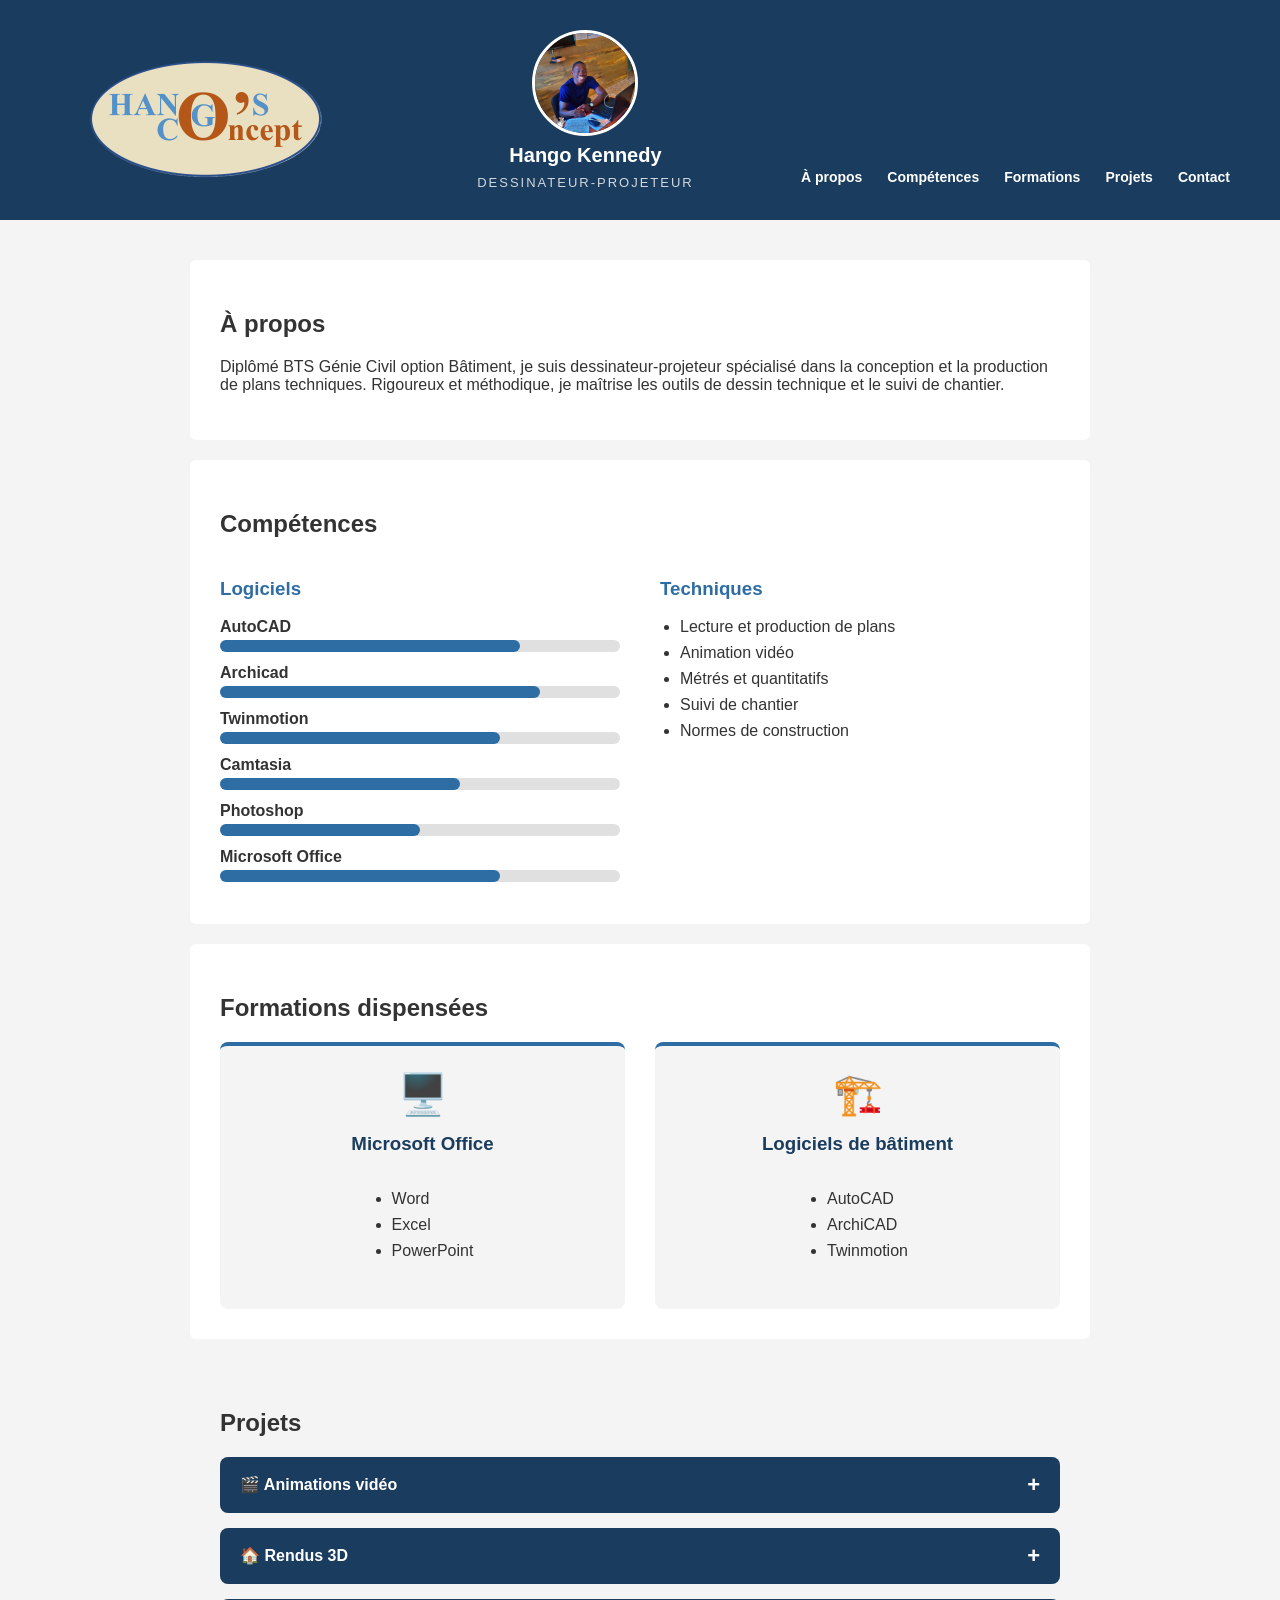
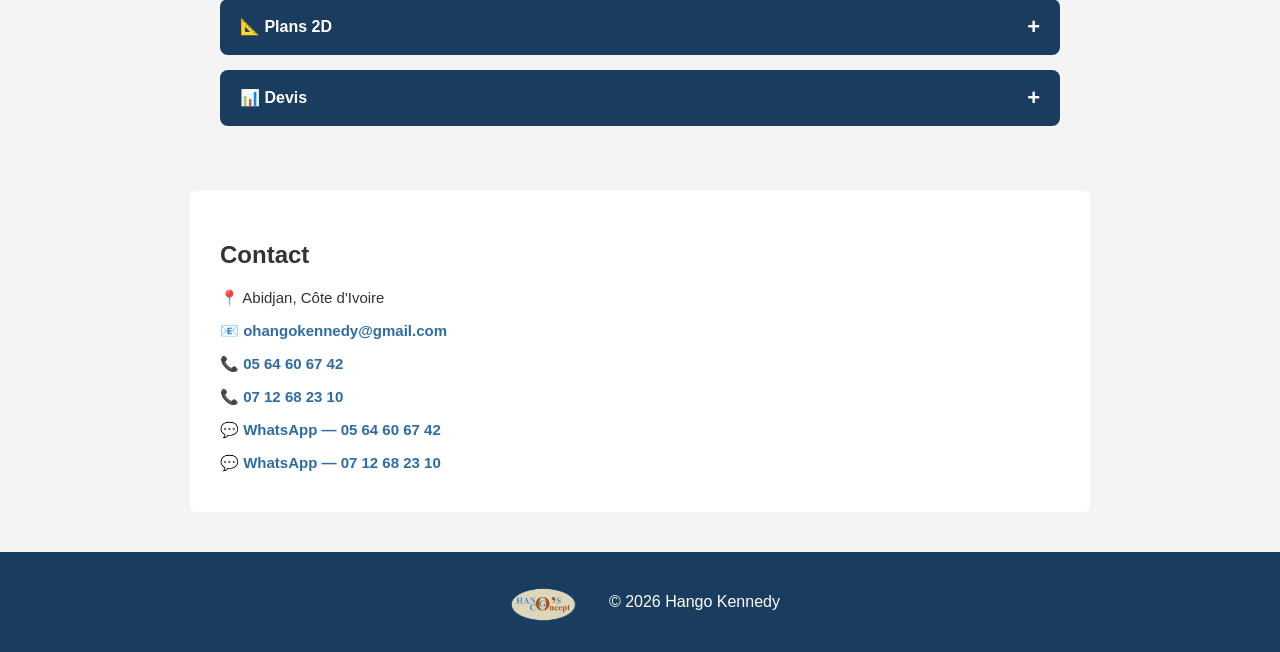
==== index.html @ a64407a1 "Ajout section formations" ====
<!DOCTYPE html>
<html lang="fr">
  <head>
    <meta charset="UTF-8" />
    <title>Hango Kennedy — Dessinateur-Projeteur</title>
    <link rel="stylesheet" href="style.css" />
  </head>
  <script src="script.js"></script>
  <body>

    <header>
  <div class="header-gauche">
    <img src="logo.png" alt="Logo Hango Kennedy" class="logo-header" />
  </div>

  <div class="header-centre">
    <img src="photo.jpg" alt="Photo de Hango Kennedy" class="photo-profil" />
    <p class="header-nom">Hango Kennedy</p>
    <p class="header-titre">Dessinateur-Projeteur</p>
  </div>

  <div class="header-droite">
    <nav>
      <a href="#apropos">À propos</a>
      <a href="#competences">Compétences</a>
      <a href="#formations">Formations</a>
      <a href="#projets">Projets</a>
      <a href="#contact">Contact</a>
    </nav>
  </div>
    </header>

    <main>

      <section id="apropos">
        <h2>À propos</h2>
        <p>Diplômé BTS Génie Civil option Bâtiment, je suis dessinateur-projeteur
        spécialisé dans la conception et la production de plans techniques.
        Rigoureux et méthodique, je maîtrise les outils de dessin technique
        et le suivi de chantier.</p>
      </section>

      <section id="competences">
        <h2>Compétences</h2>

        <div class="competences-grid">

          <div>
            <h3>Logiciels</h3>

            <div class="competence-item">
              <span>AutoCAD</span>
              <div class="barre-fond">
                <div class="barre-niveau" style="width: 75%"></div>
              </div>
            </div>

            <div class="competence-item">
              <span>Archicad</span>
              <div class="barre-fond">
                <div class="barre-niveau" style="width: 80%"></div>
              </div>
            </div>

            <div class="competence-item">
              <span>Twinmotion</span>
              <div class="barre-fond">
                <div class="barre-niveau" style="width: 70%"></div>
              </div>
            </div>

            <div class="competence-item">
              <span>Camtasia</span>
              <div class="barre-fond">
                <div class="barre-niveau" style="width: 60%"></div>
              </div>
            </div>

            <div class="competence-item">
              <span>Photoshop</span>
              <div class="barre-fond">
                <div class="barre-niveau" style="width: 50%"></div>
              </div>
            </div>

            <div class="competence-item">
              <span>Microsoft Office</span>
              <div class="barre-fond">
                <div class="barre-niveau" style="width: 70%"></div>
              </div>
            </div>

          </div>

          <div>
            <h3>Techniques</h3>
            <ul>
              <li>Lecture et production de plans</li>
              <li>Animation vidéo</li>
              <li>Métrés et quantitatifs</li>
              <li>Suivi de chantier</li>
              <li>Normes de construction</li>
            </ul>
          </div>

        </div>

      </section>

      <section id="formations">
  <h2>Formations dispensées</h2>

  <div class="formations-grid">

    <div class="formation-carte">
      <div class="formation-icone">🖥️</div>
      <h3>Microsoft Office</h3>
      <ul>
        <li>Word</li>
        <li>Excel</li>
        <li>PowerPoint</li>
      </ul>
    </div>

    <div class="formation-carte">
      <div class="formation-icone">🏗️</div>
      <h3>Logiciels de bâtiment</h3>
      <ul>
        <li>AutoCAD</li>
        <li>ArchiCAD</li>
        <li>Twinmotion</li>
      </ul>
    </div>

  </div>

</section>

      <section id="projets">
  <h2>Projets</h2>

  <!-- ANIMATIONS VIDÉO -->
  <div class="categorie">
    <div class="categorie-header" onclick="toggleCategorie(this)">
      <span>🎬 Animations vidéo</span>
      <span class="toggle-icon">+</span>
    </div>
    <div class="categorie-contenu">
      <div class="projets-grid">

        <div class="carte">
          <img src="video1.jpg" alt="Villa duplex Assinie" />
          <div class="carte-contenu">
            <span class="tag">Animation vidéo</span>
            <h3>Villa duplex à Assinie</h3>
            <p>Modélisation et animation 3D d'une villa duplex.</p>
            <a href="https://www.youtube.com/embed/_Y7qx12xeio" target="_blank" class="btn-voir">▶ Voir la vidéo</a>
          </div>
        </div>

        <div class="carte">
          <img src="video2.jpg" alt="Résidence duplex Doropo" />
          <div class="carte-contenu">
            <span class="tag">Animation vidéo</span>
            <h3>Résidence duplex à Doropo</h3>
            <p>Animation 3D d'une résidence duplex.</p>
            <a href="https://www.youtube.com/embed/3iq2oxbuSQg" target="_blank" class="btn-voir">▶ Voir la vidéo</a>
          </div>
        </div>

        <div class="carte">
          <img src="video3.jpg" alt="Plein air Séguéla" />
          <div class="carte-contenu">
            <span class="tag">Animation vidéo</span>
            <h3>Plein air à Séguéla</h3>
            <p>Animation 3D d'un espace plein air.</p>
            <a href="https://www.youtube.com/embed/-VTdKG5i5l0" target="_blank" class="btn-voir">▶ Voir la vidéo</a>
          </div>
        </div>

        <div class="carte">
          <img src="video4.jpg" alt="Villa basse F4" />
          <div class="carte-contenu">
            <span class="tag">Animation vidéo</span>
            <h3>Villa basse de type F4</h3>
            <p>Animation 3D d'une villa basse de type F4.</p>
            <a href="https://www.youtube.com/embed/8Hbu-ckBBEo" target="_blank" class="btn-voir">▶ Voir la vidéo</a>
          </div>
        </div>

      </div>
    </div>
  </div>

  <!-- RENDUS 3D -->
  <div class="categorie">
    <div class="categorie-header" onclick="toggleCategorie(this)">
      <span>🏠 Rendus 3D</span>
      <span class="toggle-icon">+</span>
    </div>
    <div class="categorie-contenu">
      <div class="projets-grid">

        <div class="carte">
          <img src="rendu1.jpg" alt="Mosquée AEEMCI Bouna" />
          <div class="carte-contenu">
            <span class="tag">Rendu 3D</span>
            <h3>Mosquée AEEMCI Bouna</h3>
            <p>Rendu photoréaliste de la mosquée AEEMCI de Bouna.</p>
          </div>
        </div>

        <div class="carte">
          <img src="rendu2.jpg" alt="Immeuble R+2" />
          <div class="carte-contenu">
            <span class="tag">Rendu 3D</span>
            <h3>Immeuble R+2</h3>
            <p>Rendu photoréaliste d'un immeuble R+2.</p>
          </div>
        </div>

        <div class="carte">
          <img src="rendu3.jpg" alt="Villa basse F4" />
          <div class="carte-contenu">
            <span class="tag">Rendu 3D</span>
            <h3>Villa basse de type F4</h3>
            <p>Rendu photoréaliste d'une villa basse de type F4.</p>
          </div>
        </div>

        <div class="carte">
          <img src="rendu4.jpg" alt="Résidence duplex" />
          <div class="carte-contenu">
            <span class="tag">Rendu 3D</span>
            <h3>Résidence duplex</h3>
            <p>Rendu photoréaliste d'une résidence duplex.</p>
          </div>
        </div>

      </div>
    </div>
  </div>

  <!-- PLANS 2D -->
  <div class="categorie">
    <div class="categorie-header" onclick="toggleCategorie(this)">
      <span>📐 Plans 2D</span>
      <span class="toggle-icon">+</span>
    </div>
    <div class="categorie-contenu">
      <div class="projets-grid">

        <div class="carte">
          <img src="plan1.jpg" alt="Villa basse F2" />
          <div class="carte-contenu">
            <span class="tag">Plan 2D</span>
            <h3>Villa basse de type F2</h3>
            <p>Plans techniques d'exécution d'une villa basse F2.</p>
          </div>
        </div>

        <div class="carte">
          <img src="plan2.jpg" alt="Villa duplex" />
          <div class="carte-contenu">
            <span class="tag">Plan 2D</span>
            <h3>Villa duplex</h3>
            <p>Plans techniques d'exécution d'une villa duplex.</p>
          </div>
        </div>

      </div>
    </div>
  </div>

  <!-- DEVIS -->
  <div class="categorie">
    <div class="categorie-header" onclick="toggleCategorie(this)">
      <span>📊 Devis</span>
      <span class="toggle-icon">+</span>
    </div>
    <div class="categorie-contenu">
      <div class="projets-grid">

        <div class="carte">
          <img src="devis1.jpg" alt="Devis Villa F2" />
          <div class="carte-contenu">
            <span class="tag">Devis</span>
            <h3>Villa basse de type F2</h3>
            <p>Estimation détaillée des coûts de construction.</p>
          </div>
        </div>

        <div class="carte">
          <img src="devis2.jpg" alt="Devis Immeuble R+1" />
          <div class="carte-contenu">
            <span class="tag">Devis</span>
            <h3>Immeuble R+1</h3>
            <p>Estimation détaillée des coûts de construction.</p>
          </div>
        </div>

        <div class="carte">
          <img src="devis3.jpg" alt="Devis Clôture parc" />
          <div class="carte-contenu">
            <span class="tag">Devis</span>
            <h3>Clôture parc à bétail</h3>
            <p>Estimation détaillée des coûts de clôture.</p>
          </div>
        </div>

      </div>
    </div>
  </div>

</section>

      <section id="contact">
  <h2>Contact</h2>
  <p>📍 Abidjan, Côte d'Ivoire</p>
  <p>📧 <a href="mailto:ohangokennedy@gmail.com">ohangokennedy@gmail.com</a></p>
  <p>📞 <a href="tel:+2250564606742">05 64 60 67 42</a></p>
  <p>📞 <a href="tel:+2250712682310">07 12 68 23 10</a></p>
  <p>
    <a href="https://wa.me/2250564606742" target="_blank">💬 WhatsApp — 05 64 60 67 42</a>
  </p>
  <p>
    <a href="https://wa.me/2250712682310" target="_blank">💬 WhatsApp — 07 12 68 23 10</a>
  </p>
      </section>

    </main>

    <footer>
      <img src="logo.png" alt="Logo Hango Kennedy" class="logo-footer" />
      <p>© 2026 Hango Kennedy</p>
    </footer>

  </body>
</html>
---- style.css ----
/* ======= GÉNÉRAL ======= */
body {
  font-family: Arial, sans-serif;
  margin: 0;
  background-color: #f4f4f4;
  color: #333333;
}

/* ======= HEADER ======= */
header {
  background-color: #1a3c5e;
  color: white;
  display: flex;
  align-items: center;
  justify-content: space-between;
  padding: 20px 40px;
  min-height: 160px;
}

.header-gauche {
  display: flex;
  align-items: center;
  justify-content: center;
  padding-left: 10px;
}

.logo-header {
  height: 180px;
  width: auto;
  opacity: 0.9;
}

.header-centre {
  display: flex;
  flex-direction: column;
  align-items: center;
  justify-content: center;
  flex: 1;
  gap: 8px;
}

.photo-profil {
  width: 100px;
  height: 100px;
  border-radius: 50%;
  object-fit: cover;
  border: 3px solid white;
}

.header-nom {
  margin: 0;
  font-size: 20px;
  font-weight: bold;
  text-align: center;
}

.header-titre {
  margin: 0;
  font-size: 13px;
  opacity: 0.8;
  letter-spacing: 2px;
  text-transform: uppercase;
  text-align: center;
}

.header-droite {
  display: flex;
  flex-direction: column;
  align-items: flex-end;
  justify-content: flex-end;
  align-self: stretch;
  padding-bottom: 15px;
  padding-right: 10px;
}

/* ======= NAVIGATION ======= */
nav {
  display: flex;
  justify-content: flex-end;
  gap: 25px;
}

nav a {
  color: white;
  text-decoration: none;
  font-weight: bold;
  font-size: 14px;
}

nav a:hover {
  opacity: 0.7;
}

/* ======= CONTENU PRINCIPAL ======= */
main {
  max-width: 900px;
  margin: 40px auto;
  padding: 0 20px;
}

section {
  background-color: white;
  padding: 30px;
  margin-bottom: 20px;
  border-radius: 6px;
}

h3 {
  color: #2e6da4;
  margin-top: 20px;
}

/* ======= LISTES ======= */
ul {
  padding-left: 20px;
}

ul li {
  margin-bottom: 8px;
}

/* ======= COMPÉTENCES ======= */
.competences-grid {
  display: flex;
  gap: 40px;
}

.competences-grid div {
  flex: 1;
}

.competence-item {
  margin-bottom: 12px;
}

.competence-item span {
  display: block;
  margin-bottom: 4px;
  font-weight: bold;
}

.barre-fond {
  background-color: #e0e0e0;
  border-radius: 6px;
  height: 12px;
}

.barre-niveau {
  background-color: #2e6da4;
  height: 12px;
  border-radius: 6px;
}

/* ======= PROJETS ======= */
#projets {
  background-color: #f4f4f4;
  padding: 30px;
}

.projets-grid {
  display: grid;
  grid-template-columns: 1fr 1fr;
  gap: 20px;
}

.carte {
  background-color: white;
  border-radius: 8px;
  overflow: hidden;
  box-shadow: 0 2px 8px rgba(0,0,0,0.1);
}

.carte img {
  width: 100%;
  height: 200px;
  object-fit: cover;
}

.carte iframe {
  width: 100%;
  height: 200px;
  display: block;
}

.carte-contenu {
  padding: 20px;
}

.tag {
  background-color: #2e6da4;
  color: white;
  padding: 4px 10px;
  border-radius: 20px;
  font-size: 12px;
}

.carte h3 {
  margin-top: 12px;
  color: #1a3c5e;
}

.carte p {
  color: #666666;
  font-size: 14px;
}

/* ======= FOOTER ======= */
footer {
  background-color: #1a3c5e;
  color: white;
  display: flex;
  align-items: center;
  justify-content: center;
  gap: 20px;
  padding: 15px 40px;
  min-height: 70px;
}

.logo-footer {
  height: 50px;
  width: auto;
  opacity: 0.85;
}

/* ======= RESPONSIVE MOBILE ======= */
@media (max-width: 768px) {

  header {
    flex-direction: column;
    text-align: center;
    padding: 20px;
    min-height: auto;
  }

  .header-gauche {
    align-items: center;
    padding-left: 0;
  }

  .header-centre {
    padding: 15px 0;
  }

  .logo-header {
    height: 100px;
  }

  .header-droite {
    align-items: center;
    padding: 0;
  }

  nav {
    justify-content: center;
    flex-wrap: wrap;
    gap: 15px;
  }

  .competences-grid {
    flex-direction: column;
  }

  .projets-grid {
    grid-template-columns: 1fr;
  }

  h1 {
    font-size: 24px;
  }

  main {
    margin: 20px auto;
    padding: 0 10px;
  }

  footer {
    flex-direction: column;
    gap: 10px;
    padding: 20px;
  }

}

/* ======= CONTACT ======= */
#contact a {
  color: #2e6da4;
  text-decoration: none;
  font-weight: bold;
}

#contact a:hover {
  text-decoration: underline;
}

#contact p {
  margin-bottom: 10px;
  font-size: 15px;
}

/* ======= CATÉGORIES ACCORDÉON ======= */
.categorie {
  margin-bottom: 15px;
  border-radius: 8px;
  overflow: hidden;
}

.categorie-header {
  background-color: #1a3c5e;
  color: white;
  padding: 15px 20px;
  display: flex;
  justify-content: space-between;
  align-items: center;
  cursor: pointer;
  font-weight: bold;
  font-size: 16px;
}

.categorie-header:hover {
  background-color: #2e6da4;
}

.toggle-icon {
  font-size: 22px;
  font-weight: bold;
}

.categorie-contenu {
  display: none;
  padding: 20px;
  background-color: #f4f4f4;
}

/* Bouton voir vidéo */
.btn-voir {
  display: inline-block;
  margin-top: 10px;
  background-color: #2e6da4;
  color: white;
  padding: 6px 14px;
  border-radius: 20px;
  text-decoration: none;
  font-size: 13px;
}

.btn-voir:hover {
  background-color: #1a3c5e;
}

/* ======= FORMATIONS ======= */
.formations-grid {
  display: flex;
  gap: 30px;
}

.formation-carte {
  flex: 1;
  background-color: #f4f4f4;
  border-radius: 8px;
  padding: 25px;
  text-align: center;
  border-top: 4px solid #2e6da4;
}

.formation-icone {
  font-size: 40px;
  margin-bottom: 15px;
}

.formation-carte h3 {
  color: #1a3c5e;
  margin-top: 0;
}

.formation-carte ul {
  text-align: left;
  display: inline-block;
}
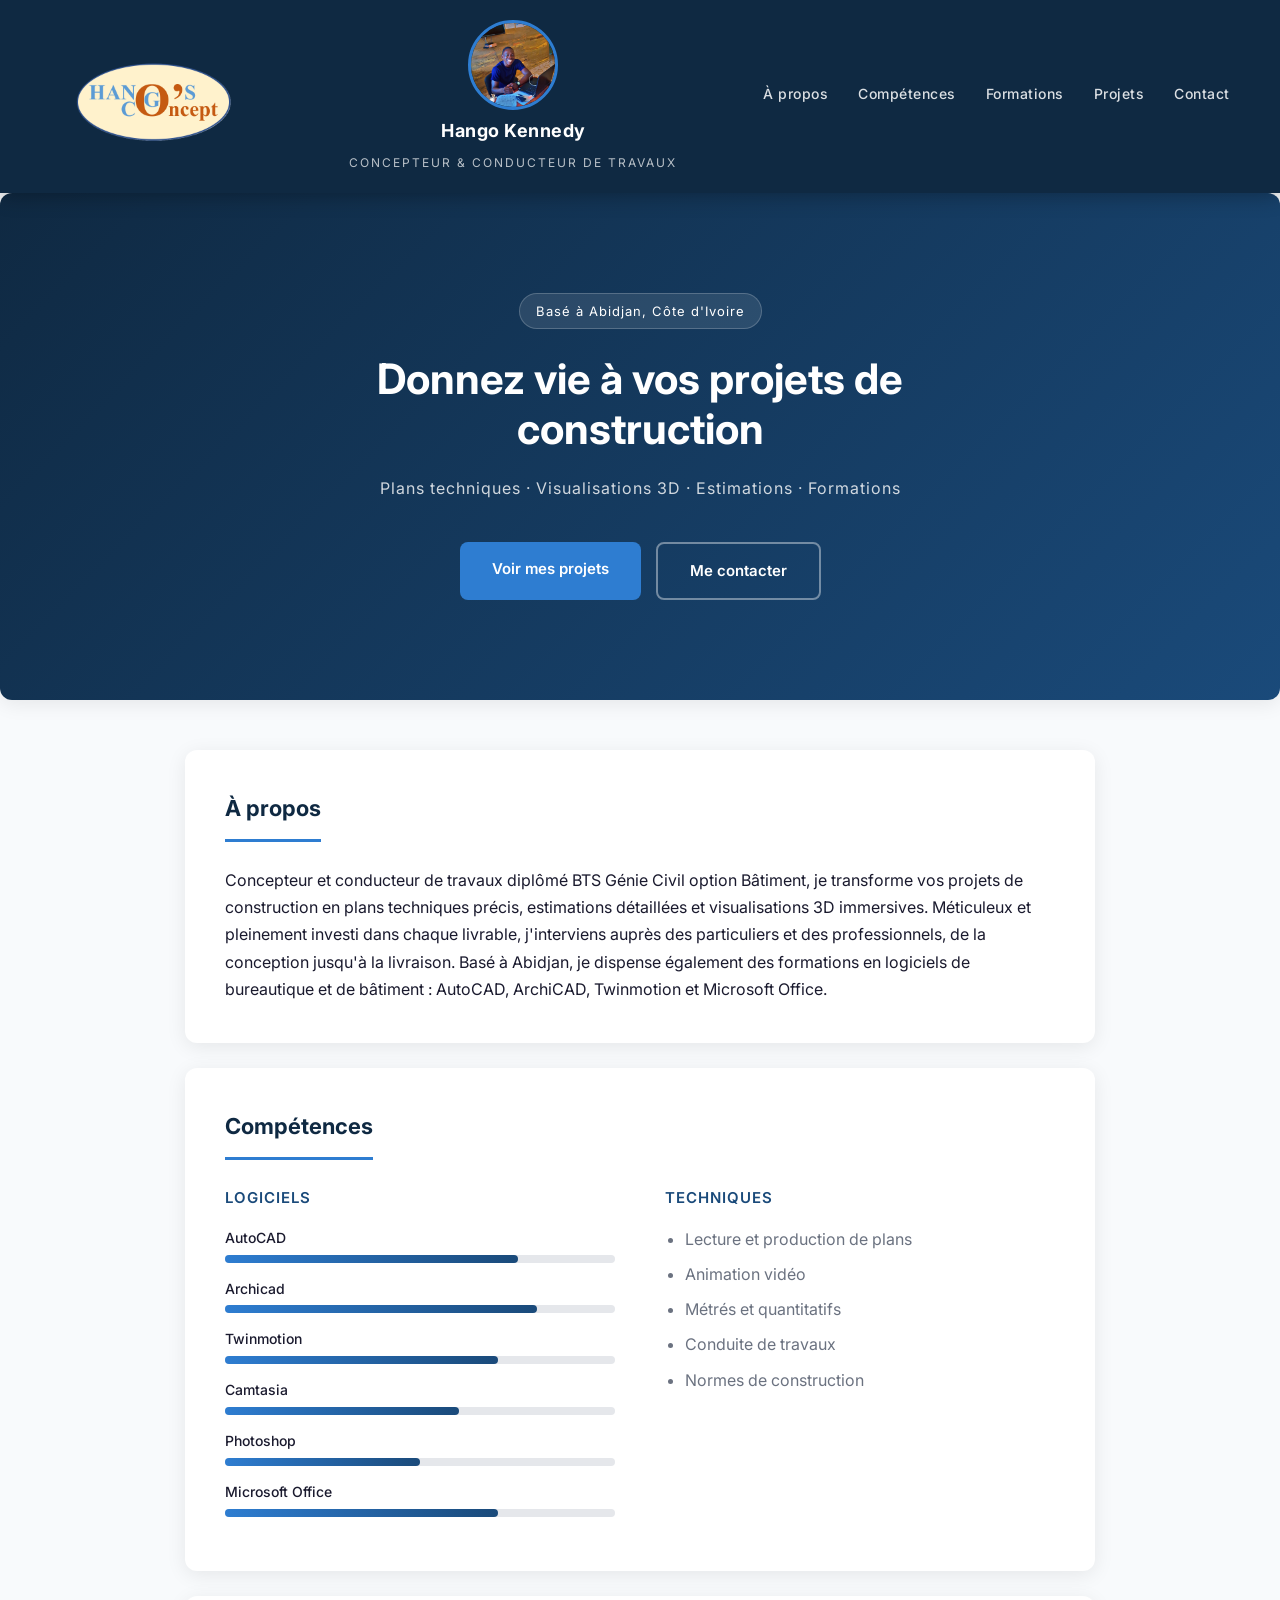
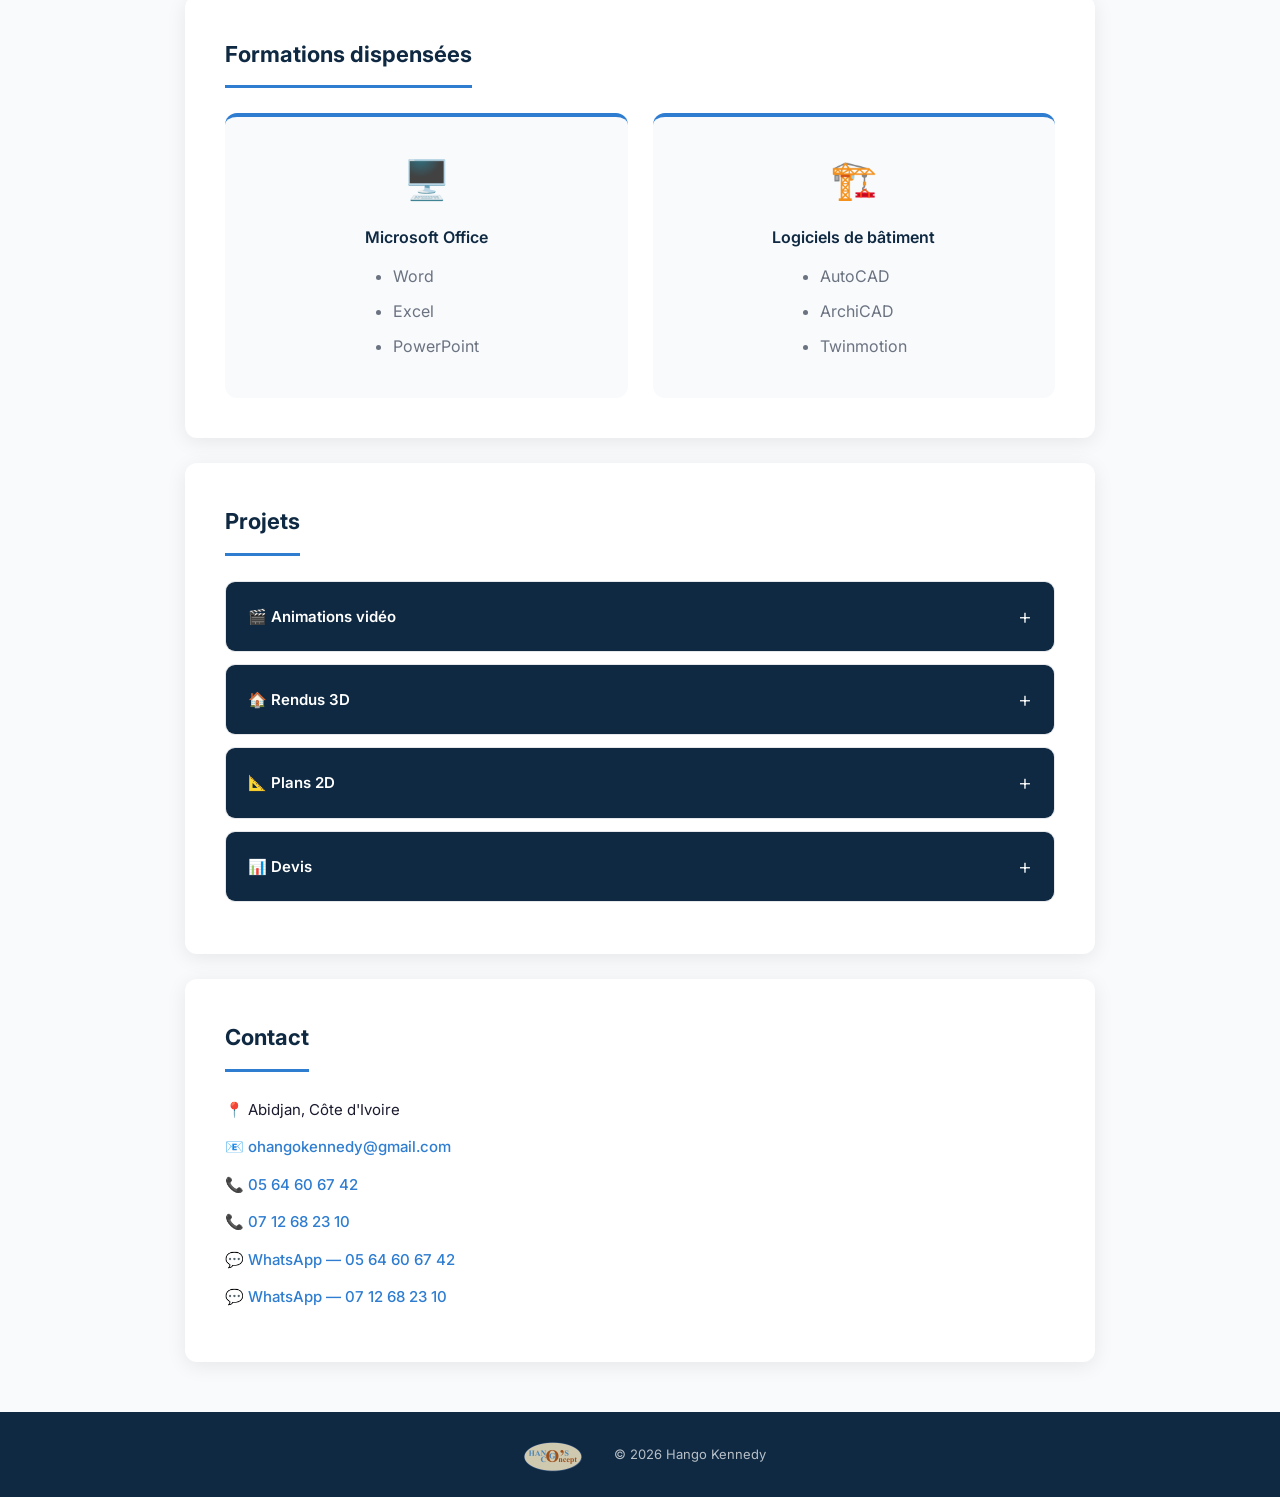
==== commit 8832cca2: "Redesign complet - Hero section et design moderne" ====
--- a/index.html
+++ b/index.html
@@ -2,94 +2,105 @@
 <html lang="fr">
   <head>
     <meta charset="UTF-8" />
-    <title>Hango Kennedy — Dessinateur-Projeteur</title>
+    <meta name="viewport" content="width=device-width, initial-scale=1.0" />
+    <title>Hango Kennedy — Concepteur & Conducteur de Travaux</title>
     <link rel="stylesheet" href="style.css" />
+    <link href="https://fonts.googleapis.com/css2?family=Inter:wght@300;400;600;700&display=swap" rel="stylesheet" />
   </head>
-  <script src="script.js"></script>
   <body>
 
+    <!-- HEADER -->
     <header>
-  <div class="header-gauche">
-    <img src="logo.png" alt="Logo Hango Kennedy" class="logo-header" />
-  </div>
-
-  <div class="header-centre">
-    <img src="photo.jpg" alt="Photo de Hango Kennedy" class="photo-profil" />
-    <p class="header-nom">Hango Kennedy</p>
-    <p class="header-titre">Dessinateur-Projeteur</p>
-  </div>
-
-  <div class="header-droite">
-    <nav>
-      <a href="#apropos">À propos</a>
-      <a href="#competences">Compétences</a>
-      <a href="#formations">Formations</a>
-      <a href="#projets">Projets</a>
-      <a href="#contact">Contact</a>
-    </nav>
-  </div>
+      <div class="header-gauche">
+        <img src="logo.png" alt="Logo Hango Kennedy" class="logo-header" />
+      </div>
+      <div class="header-centre">
+        <img src="photo.jpg" alt="Photo de Hango Kennedy" class="photo-profil" />
+        <p class="header-nom">Hango Kennedy</p>
+        <p class="header-titre">Concepteur & Conducteur de Travaux</p>
+      </div>
+      <div class="header-droite">
+        <nav>
+          <a href="#apropos">À propos</a>
+          <a href="#competences">Compétences</a>
+          <a href="#formations">Formations</a>
+          <a href="#projets">Projets</a>
+          <a href="#contact">Contact</a>
+        </nav>
+      </div>
     </header>
 
+    <!-- HERO -->
+    <section class="hero">
+      <div class="hero-contenu">
+        <p class="hero-tag">Basé à Abidjan, Côte d'Ivoire</p>
+        <h1>Donnez vie à vos projets de construction</h1>
+        <p class="hero-description">Plans techniques · Visualisations 3D · Estimations · Formations</p>
+        <div class="hero-boutons">
+          <a href="#projets" class="btn-principal">Voir mes projets</a>
+          <a href="#contact" class="btn-secondaire">Me contacter</a>
+        </div>
+      </div>
+    </section>
+
     <main>
 
+      <!-- À PROPOS -->
       <section id="apropos">
         <h2>À propos</h2>
-        <p>Diplômé BTS Génie Civil option Bâtiment, je suis dessinateur-projeteur
-        spécialisé dans la conception et la production de plans techniques.
-        Rigoureux et méthodique, je maîtrise les outils de dessin technique
-        et le suivi de chantier.</p>
-      </section>
-
+        <p>Concepteur et conducteur de travaux diplômé BTS Génie Civil option
+        Bâtiment, je transforme vos projets de construction en plans techniques
+        précis, estimations détaillées et visualisations 3D immersives.
+        Méticuleux et pleinement investi dans chaque livrable, j'interviens
+        auprès des particuliers et des professionnels, de la conception jusqu'à
+        la livraison. Basé à Abidjan, je dispense également des formations en
+        logiciels de bureautique et de bâtiment : AutoCAD, ArchiCAD, Twinmotion
+        et Microsoft Office.</p>
+      </section>
+
+      <!-- COMPÉTENCES -->
       <section id="competences">
         <h2>Compétences</h2>
-
         <div class="competences-grid">
 
           <div>
             <h3>Logiciels</h3>
-
             <div class="competence-item">
               <span>AutoCAD</span>
               <div class="barre-fond">
                 <div class="barre-niveau" style="width: 75%"></div>
               </div>
             </div>
-
             <div class="competence-item">
               <span>Archicad</span>
               <div class="barre-fond">
                 <div class="barre-niveau" style="width: 80%"></div>
               </div>
             </div>
-
             <div class="competence-item">
               <span>Twinmotion</span>
               <div class="barre-fond">
                 <div class="barre-niveau" style="width: 70%"></div>
               </div>
             </div>
-
             <div class="competence-item">
               <span>Camtasia</span>
               <div class="barre-fond">
                 <div class="barre-niveau" style="width: 60%"></div>
               </div>
             </div>
-
             <div class="competence-item">
               <span>Photoshop</span>
               <div class="barre-fond">
                 <div class="barre-niveau" style="width: 50%"></div>
               </div>
             </div>
-
             <div class="competence-item">
               <span>Microsoft Office</span>
               <div class="barre-fond">
                 <div class="barre-niveau" style="width: 70%"></div>
               </div>
             </div>
-
           </div>
 
           <div>
@@ -98,234 +109,209 @@
               <li>Lecture et production de plans</li>
               <li>Animation vidéo</li>
               <li>Métrés et quantitatifs</li>
-              <li>Suivi de chantier</li>
+              <li>Conduite de travaux</li>
               <li>Normes de construction</li>
             </ul>
           </div>
 
         </div>
-
-      </section>
-
+      </section>
+
+      <!-- FORMATIONS -->
       <section id="formations">
-  <h2>Formations dispensées</h2>
-
-  <div class="formations-grid">
-
-    <div class="formation-carte">
-      <div class="formation-icone">🖥️</div>
-      <h3>Microsoft Office</h3>
-      <ul>
-        <li>Word</li>
-        <li>Excel</li>
-        <li>PowerPoint</li>
-      </ul>
-    </div>
-
-    <div class="formation-carte">
-      <div class="formation-icone">🏗️</div>
-      <h3>Logiciels de bâtiment</h3>
-      <ul>
-        <li>AutoCAD</li>
-        <li>ArchiCAD</li>
-        <li>Twinmotion</li>
-      </ul>
-    </div>
-
-  </div>
-
-</section>
-
+        <h2>Formations dispensées</h2>
+        <div class="formations-grid">
+
+          <div class="formation-carte">
+            <div class="formation-icone">🖥️</div>
+            <h3>Microsoft Office</h3>
+            <ul>
+              <li>Word</li>
+              <li>Excel</li>
+              <li>PowerPoint</li>
+            </ul>
+          </div>
+
+          <div class="formation-carte">
+            <div class="formation-icone">🏗️</div>
+            <h3>Logiciels de bâtiment</h3>
+            <ul>
+              <li>AutoCAD</li>
+              <li>ArchiCAD</li>
+              <li>Twinmotion</li>
+            </ul>
+          </div>
+
+        </div>
+      </section>
+
+      <!-- PROJETS -->
       <section id="projets">
-  <h2>Projets</h2>
-
-  <!-- ANIMATIONS VIDÉO -->
-  <div class="categorie">
-    <div class="categorie-header" onclick="toggleCategorie(this)">
-      <span>🎬 Animations vidéo</span>
-      <span class="toggle-icon">+</span>
-    </div>
-    <div class="categorie-contenu">
-      <div class="projets-grid">
-
-        <div class="carte">
-          <img src="video1.jpg" alt="Villa duplex Assinie" />
-          <div class="carte-contenu">
-            <span class="tag">Animation vidéo</span>
-            <h3>Villa duplex à Assinie</h3>
-            <p>Modélisation et animation 3D d'une villa duplex.</p>
-            <a href="https://www.youtube.com/embed/_Y7qx12xeio" target="_blank" class="btn-voir">▶ Voir la vidéo</a>
-          </div>
-        </div>
-
-        <div class="carte">
-          <img src="video2.jpg" alt="Résidence duplex Doropo" />
-          <div class="carte-contenu">
-            <span class="tag">Animation vidéo</span>
-            <h3>Résidence duplex à Doropo</h3>
-            <p>Animation 3D d'une résidence duplex.</p>
-            <a href="https://www.youtube.com/embed/3iq2oxbuSQg" target="_blank" class="btn-voir">▶ Voir la vidéo</a>
-          </div>
-        </div>
-
-        <div class="carte">
-          <img src="video3.jpg" alt="Plein air Séguéla" />
-          <div class="carte-contenu">
-            <span class="tag">Animation vidéo</span>
-            <h3>Plein air à Séguéla</h3>
-            <p>Animation 3D d'un espace plein air.</p>
-            <a href="https://www.youtube.com/embed/-VTdKG5i5l0" target="_blank" class="btn-voir">▶ Voir la vidéo</a>
-          </div>
-        </div>
-
-        <div class="carte">
-          <img src="video4.jpg" alt="Villa basse F4" />
-          <div class="carte-contenu">
-            <span class="tag">Animation vidéo</span>
-            <h3>Villa basse de type F4</h3>
-            <p>Animation 3D d'une villa basse de type F4.</p>
-            <a href="https://www.youtube.com/embed/8Hbu-ckBBEo" target="_blank" class="btn-voir">▶ Voir la vidéo</a>
-          </div>
-        </div>
-
-      </div>
-    </div>
-  </div>
-
-  <!-- RENDUS 3D -->
-  <div class="categorie">
-    <div class="categorie-header" onclick="toggleCategorie(this)">
-      <span>🏠 Rendus 3D</span>
-      <span class="toggle-icon">+</span>
-    </div>
-    <div class="categorie-contenu">
-      <div class="projets-grid">
-
-        <div class="carte">
-          <img src="rendu1.jpg" alt="Mosquée AEEMCI Bouna" />
-          <div class="carte-contenu">
-            <span class="tag">Rendu 3D</span>
-            <h3>Mosquée AEEMCI Bouna</h3>
-            <p>Rendu photoréaliste de la mosquée AEEMCI de Bouna.</p>
-          </div>
-        </div>
-
-        <div class="carte">
-          <img src="rendu2.jpg" alt="Immeuble R+2" />
-          <div class="carte-contenu">
-            <span class="tag">Rendu 3D</span>
-            <h3>Immeuble R+2</h3>
-            <p>Rendu photoréaliste d'un immeuble R+2.</p>
-          </div>
-        </div>
-
-        <div class="carte">
-          <img src="rendu3.jpg" alt="Villa basse F4" />
-          <div class="carte-contenu">
-            <span class="tag">Rendu 3D</span>
-            <h3>Villa basse de type F4</h3>
-            <p>Rendu photoréaliste d'une villa basse de type F4.</p>
-          </div>
-        </div>
-
-        <div class="carte">
-          <img src="rendu4.jpg" alt="Résidence duplex" />
-          <div class="carte-contenu">
-            <span class="tag">Rendu 3D</span>
-            <h3>Résidence duplex</h3>
-            <p>Rendu photoréaliste d'une résidence duplex.</p>
-          </div>
-        </div>
-
-      </div>
-    </div>
-  </div>
-
-  <!-- PLANS 2D -->
-  <div class="categorie">
-    <div class="categorie-header" onclick="toggleCategorie(this)">
-      <span>📐 Plans 2D</span>
-      <span class="toggle-icon">+</span>
-    </div>
-    <div class="categorie-contenu">
-      <div class="projets-grid">
-
-        <div class="carte">
-          <img src="plan1.jpg" alt="Villa basse F2" />
-          <div class="carte-contenu">
-            <span class="tag">Plan 2D</span>
-            <h3>Villa basse de type F2</h3>
-            <p>Plans techniques d'exécution d'une villa basse F2.</p>
-          </div>
-        </div>
-
-        <div class="carte">
-          <img src="plan2.jpg" alt="Villa duplex" />
-          <div class="carte-contenu">
-            <span class="tag">Plan 2D</span>
-            <h3>Villa duplex</h3>
-            <p>Plans techniques d'exécution d'une villa duplex.</p>
-          </div>
-        </div>
-
-      </div>
-    </div>
-  </div>
-
-  <!-- DEVIS -->
-  <div class="categorie">
-    <div class="categorie-header" onclick="toggleCategorie(this)">
-      <span>📊 Devis</span>
-      <span class="toggle-icon">+</span>
-    </div>
-    <div class="categorie-contenu">
-      <div class="projets-grid">
-
-        <div class="carte">
-          <img src="devis1.jpg" alt="Devis Villa F2" />
-          <div class="carte-contenu">
-            <span class="tag">Devis</span>
-            <h3>Villa basse de type F2</h3>
-            <p>Estimation détaillée des coûts de construction.</p>
-          </div>
-        </div>
-
-        <div class="carte">
-          <img src="devis2.jpg" alt="Devis Immeuble R+1" />
-          <div class="carte-contenu">
-            <span class="tag">Devis</span>
-            <h3>Immeuble R+1</h3>
-            <p>Estimation détaillée des coûts de construction.</p>
-          </div>
-        </div>
-
-        <div class="carte">
-          <img src="devis3.jpg" alt="Devis Clôture parc" />
-          <div class="carte-contenu">
-            <span class="tag">Devis</span>
-            <h3>Clôture parc à bétail</h3>
-            <p>Estimation détaillée des coûts de clôture.</p>
-          </div>
-        </div>
-
-      </div>
-    </div>
-  </div>
-
-</section>
-
+        <h2>Projets</h2>
+
+        <div class="categorie">
+          <div class="categorie-header" onclick="toggleCategorie(this)">
+            <span>🎬 Animations vidéo</span>
+            <span class="toggle-icon">+</span>
+          </div>
+          <div class="categorie-contenu">
+            <div class="projets-grid">
+              <div class="carte">
+                <img src="video1.jpg" alt="Villa duplex Assinie" />
+                <div class="carte-contenu">
+                  <span class="tag">Animation vidéo</span>
+                  <h3>Villa duplex à Assinie</h3>
+                  <p>Modélisation et animation 3D d'une villa duplex.</p>
+                  <a href="https://www.youtube.com/embed/_Y7qx12xeio" target="_blank" class="btn-voir">▶ Voir la vidéo</a>
+                </div>
+              </div>
+              <div class="carte">
+                <img src="video2.jpg" alt="Résidence duplex Doropo" />
+                <div class="carte-contenu">
+                  <span class="tag">Animation vidéo</span>
+                  <h3>Résidence duplex à Doropo</h3>
+                  <p>Animation 3D d'une résidence duplex.</p>
+                  <a href="https://www.youtube.com/embed/3iq2oxbuSQg" target="_blank" class="btn-voir">▶ Voir la vidéo</a>
+                </div>
+              </div>
+              <div class="carte">
+                <img src="video3.jpg" alt="Plein air Séguéla" />
+                <div class="carte-contenu">
+                  <span class="tag">Animation vidéo</span>
+                  <h3>Plein air à Séguéla</h3>
+                  <p>Animation 3D d'un espace plein air.</p>
+                  <a href="https://www.youtube.com/embed/-VTdKG5i5l0" target="_blank" class="btn-voir">▶ Voir la vidéo</a>
+                </div>
+              </div>
+              <div class="carte">
+                <img src="video4.jpg" alt="Villa basse F4" />
+                <div class="carte-contenu">
+                  <span class="tag">Animation vidéo</span>
+                  <h3>Villa basse de type F4</h3>
+                  <p>Animation 3D d'une villa basse de type F4.</p>
+                  <a href="https://www.youtube.com/embed/8Hbu-ckBBEo" target="_blank" class="btn-voir">▶ Voir la vidéo</a>
+                </div>
+              </div>
+            </div>
+          </div>
+        </div>
+
+        <div class="categorie">
+          <div class="categorie-header" onclick="toggleCategorie(this)">
+            <span>🏠 Rendus 3D</span>
+            <span class="toggle-icon">+</span>
+          </div>
+          <div class="categorie-contenu">
+            <div class="projets-grid">
+              <div class="carte">
+                <img src="rendu1.jpg" alt="Mosquée AEEMCI Bouna" />
+                <div class="carte-contenu">
+                  <span class="tag">Rendu 3D</span>
+                  <h3>Mosquée AEEMCI Bouna</h3>
+                  <p>Rendu photoréaliste de la mosquée AEEMCI de Bouna.</p>
+                </div>
+              </div>
+              <div class="carte">
+                <img src="rendu2.jpg" alt="Immeuble R+2" />
+                <div class="carte-contenu">
+                  <span class="tag">Rendu 3D</span>
+                  <h3>Immeuble R+2</h3>
+                  <p>Rendu photoréaliste d'un immeuble R+2.</p>
+                </div>
+              </div>
+              <div class="carte">
+                <img src="rendu3.jpg" alt="Villa basse F4" />
+                <div class="carte-contenu">
+                  <span class="tag">Rendu 3D</span>
+                  <h3>Villa basse de type F4</h3>
+                  <p>Rendu photoréaliste d'une villa basse de type F4.</p>
+                </div>
+              </div>
+              <div class="carte">
+                <img src="rendu4.jpg" alt="Résidence duplex" />
+                <div class="carte-contenu">
+                  <span class="tag">Rendu 3D</span>
+                  <h3>Résidence duplex</h3>
+                  <p>Rendu photoréaliste d'une résidence duplex.</p>
+                </div>
+              </div>
+            </div>
+          </div>
+        </div>
+
+        <div class="categorie">
+          <div class="categorie-header" onclick="toggleCategorie(this)">
+            <span>📐 Plans 2D</span>
+            <span class="toggle-icon">+</span>
+          </div>
+          <div class="categorie-contenu">
+            <div class="projets-grid">
+              <div class="carte">
+                <img src="plan1.jpg" alt="Villa basse F2" />
+                <div class="carte-contenu">
+                  <span class="tag">Plan 2D</span>
+                  <h3>Villa basse de type F2</h3>
+                  <p>Plans techniques d'exécution d'une villa basse F2.</p>
+                </div>
+              </div>
+              <div class="carte">
+                <img src="plan2.jpg" alt="Villa duplex" />
+                <div class="carte-contenu">
+                  <span class="tag">Plan 2D</span>
+                  <h3>Villa duplex</h3>
+                  <p>Plans techniques d'exécution d'une villa duplex.</p>
+                </div>
+              </div>
+            </div>
+          </div>
+        </div>
+
+        <div class="categorie">
+          <div class="categorie-header" onclick="toggleCategorie(this)">
+            <span>📊 Devis</span>
+            <span class="toggle-icon">+</span>
+          </div>
+          <div class="categorie-contenu">
+            <div class="projets-grid">
+              <div class="carte">
+                <img src="devis1.jpg" alt="Devis Villa F2" />
+                <div class="carte-contenu">
+                  <span class="tag">Devis</span>
+                  <h3>Villa basse de type F2</h3>
+                  <p>Estimation détaillée des coûts de construction.</p>
+                </div>
+              </div>
+              <div class="carte">
+                <img src="devis2.jpg" alt="Devis Immeuble R+1" />
+                <div class="carte-contenu">
+                  <span class="tag">Devis</span>
+                  <h3>Immeuble R+1</h3>
+                  <p>Estimation détaillée des coûts de construction.</p>
+                </div>
+              </div>
+              <div class="carte">
+                <img src="devis3.jpg" alt="Devis Clôture parc" />
+                <div class="carte-contenu">
+                  <span class="tag">Devis</span>
+                  <h3>Clôture parc à bétail</h3>
+                  <p>Estimation détaillée des coûts de clôture.</p>
+                </div>
+              </div>
+            </div>
+          </div>
+        </div>
+
+      </section>
+
+      <!-- CONTACT -->
       <section id="contact">
-  <h2>Contact</h2>
-  <p>📍 Abidjan, Côte d'Ivoire</p>
-  <p>📧 <a href="mailto:ohangokennedy@gmail.com">ohangokennedy@gmail.com</a></p>
-  <p>📞 <a href="tel:+2250564606742">05 64 60 67 42</a></p>
-  <p>📞 <a href="tel:+2250712682310">07 12 68 23 10</a></p>
-  <p>
-    <a href="https://wa.me/2250564606742" target="_blank">💬 WhatsApp — 05 64 60 67 42</a>
-  </p>
-  <p>
-    <a href="https://wa.me/2250712682310" target="_blank">💬 WhatsApp — 07 12 68 23 10</a>
-  </p>
+        <h2>Contact</h2>
+        <p>📍 Abidjan, Côte d'Ivoire</p>
+        <p>📧 <a href="mailto:ohangokennedy@gmail.com">ohangokennedy@gmail.com</a></p>
+        <p>📞 <a href="tel:+2250564606742">05 64 60 67 42</a></p>
+        <p>📞 <a href="tel:+2250712682310">07 12 68 23 10</a></p>
+        <p><a href="https://wa.me/2250564606742" target="_blank">💬 WhatsApp — 05 64 60 67 42</a></p>
+        <p><a href="https://wa.me/2250712682310" target="_blank">💬 WhatsApp — 07 12 68 23 10</a></p>
       </section>
 
     </main>
@@ -335,5 +321,6 @@
       <p>© 2026 Hango Kennedy</p>
     </footer>
 
+    <script src="script.js"></script>
   </body>
 </html>
--- a/style.css
+++ b/style.css
@@ -1,160 +1,338 @@
-/* ======= GÉNÉRAL ======= */
+/* ======= VARIABLES & BASE ======= */
+:root {
+  --bleu-fonce: #0f2942;
+  --bleu-moyen: #1a4a7a;
+  --bleu-clair: #2e7dd1;
+  --accent: #e8f4fd;
+  --texte: #1a1a2e;
+  --texte-leger: #6b7280;
+  --blanc: #ffffff;
+  --gris-clair: #f8fafc;
+  --gris: #e5e7eb;
+  --radius: 12px;
+  --ombre: 0 4px 20px rgba(0,0,0,0.08);
+}
+
+* {
+  box-sizing: border-box;
+  margin: 0;
+  padding: 0;
+}
+
 body {
-  font-family: Arial, sans-serif;
-  margin: 0;
-  background-color: #f4f4f4;
-  color: #333333;
+  font-family: 'Inter', Arial, sans-serif;
+  background-color: var(--gris-clair);
+  color: var(--texte);
+  line-height: 1.7;
 }
 
 /* ======= HEADER ======= */
 header {
-  background-color: #1a3c5e;
-  color: white;
+  background-color: var(--bleu-fonce);
+  color: var(--blanc);
   display: flex;
   align-items: center;
   justify-content: space-between;
-  padding: 20px 40px;
+  padding: 20px 50px;
   min-height: 160px;
+  position: sticky;
+  top: 0;
+  z-index: 100;
+  box-shadow: 0 2px 20px rgba(0,0,0,0.3);
 }
 
 .header-gauche {
   display: flex;
   align-items: center;
-  justify-content: center;
-  padding-left: 10px;
 }
 
 .logo-header {
-  height: 180px;
+  height: 120px;
   width: auto;
-  opacity: 0.9;
 }
 
 .header-centre {
   display: flex;
   flex-direction: column;
   align-items: center;
-  justify-content: center;
-  flex: 1;
-  gap: 8px;
+  gap: 6px;
 }
 
 .photo-profil {
-  width: 100px;
-  height: 100px;
+  width: 90px;
+  height: 90px;
   border-radius: 50%;
   object-fit: cover;
-  border: 3px solid white;
+  border: 3px solid var(--bleu-clair);
 }
 
 .header-nom {
-  margin: 0;
-  font-size: 20px;
-  font-weight: bold;
-  text-align: center;
+  font-size: 18px;
+  font-weight: 700;
+  letter-spacing: 0.5px;
 }
 
 .header-titre {
-  margin: 0;
-  font-size: 13px;
-  opacity: 0.8;
+  font-size: 12px;
+  opacity: 0.7;
   letter-spacing: 2px;
   text-transform: uppercase;
-  text-align: center;
 }
 
 .header-droite {
   display: flex;
-  flex-direction: column;
   align-items: flex-end;
-  justify-content: flex-end;
-  align-self: stretch;
-  padding-bottom: 15px;
-  padding-right: 10px;
 }
 
 /* ======= NAVIGATION ======= */
 nav {
   display: flex;
-  justify-content: flex-end;
-  gap: 25px;
+  gap: 30px;
 }
 
 nav a {
-  color: white;
+  color: rgba(255,255,255,0.85);
   text-decoration: none;
-  font-weight: bold;
   font-size: 14px;
+  font-weight: 500;
+  letter-spacing: 0.5px;
+  padding-bottom: 4px;
+  border-bottom: 2px solid transparent;
+  transition: all 0.2s;
 }
 
 nav a:hover {
-  opacity: 0.7;
+  color: var(--blanc);
+  border-bottom-color: var(--bleu-clair);
+}
+
+/* ======= HERO ======= */
+.hero {
+  background: linear-gradient(135deg, var(--bleu-fonce) 0%, var(--bleu-moyen) 100%);
+  color: var(--blanc);
+  padding: 100px 50px;
+  text-align: center;
+}
+
+.hero-tag {
+  display: inline-block;
+  background-color: rgba(255,255,255,0.1);
+  border: 1px solid rgba(255,255,255,0.2);
+  padding: 6px 16px;
+  border-radius: 20px;
+  font-size: 13px;
+  letter-spacing: 1px;
+  margin-bottom: 25px;
+}
+
+.hero h1 {
+  font-size: 42px;
+  font-weight: 700;
+  line-height: 1.2;
+  margin-bottom: 20px;
+  max-width: 700px;
+  margin-left: auto;
+  margin-right: auto;
+}
+
+.hero-description {
+  font-size: 16px;
+  opacity: 0.8;
+  margin-bottom: 40px;
+  letter-spacing: 1px;
+}
+
+.hero-boutons {
+  display: flex;
+  gap: 15px;
+  justify-content: center;
+  flex-wrap: wrap;
+}
+
+.btn-principal {
+  background-color: var(--bleu-clair);
+  color: var(--blanc);
+  padding: 14px 32px;
+  border-radius: 8px;
+  text-decoration: none;
+  font-weight: 600;
+  font-size: 15px;
+  transition: all 0.2s;
+}
+
+.btn-principal:hover {
+  background-color: #2569b8;
+  transform: translateY(-2px);
+}
+
+.btn-secondaire {
+  background-color: transparent;
+  color: var(--blanc);
+  padding: 14px 32px;
+  border-radius: 8px;
+  text-decoration: none;
+  font-weight: 600;
+  font-size: 15px;
+  border: 2px solid rgba(255,255,255,0.4);
+  transition: all 0.2s;
+}
+
+.btn-secondaire:hover {
+  border-color: var(--blanc);
+  transform: translateY(-2px);
 }
 
 /* ======= CONTENU PRINCIPAL ======= */
 main {
-  max-width: 900px;
-  margin: 40px auto;
-  padding: 0 20px;
+  max-width: 960px;
+  margin: 50px auto;
+  padding: 0 25px;
 }
 
 section {
-  background-color: white;
-  padding: 30px;
-  margin-bottom: 20px;
-  border-radius: 6px;
+  background-color: var(--blanc);
+  padding: 40px;
+  margin-bottom: 25px;
+  border-radius: var(--radius);
+  box-shadow: var(--ombre);
+}
+
+section h2 {
+  font-size: 22px;
+  font-weight: 700;
+  color: var(--bleu-fonce);
+  margin-bottom: 25px;
+  padding-bottom: 12px;
+  border-bottom: 3px solid var(--bleu-clair);
+  display: inline-block;
+}
+
+/* ======= COMPÉTENCES ======= */
+.competences-grid {
+  display: flex;
+  gap: 50px;
+}
+
+.competences-grid div {
+  flex: 1;
 }
 
 h3 {
-  color: #2e6da4;
-  margin-top: 20px;
-}
-
-/* ======= LISTES ======= */
+  color: var(--bleu-moyen);
+  font-size: 15px;
+  font-weight: 600;
+  margin-bottom: 15px;
+  text-transform: uppercase;
+  letter-spacing: 1px;
+}
+
 ul {
   padding-left: 20px;
 }
 
 ul li {
   margin-bottom: 8px;
-}
-
-/* ======= COMPÉTENCES ======= */
-.competences-grid {
-  display: flex;
-  gap: 40px;
-}
-
-.competences-grid div {
-  flex: 1;
+  color: var(--texte-leger);
 }
 
 .competence-item {
-  margin-bottom: 12px;
+  margin-bottom: 14px;
 }
 
 .competence-item span {
   display: block;
-  margin-bottom: 4px;
-  font-weight: bold;
+  margin-bottom: 5px;
+  font-size: 14px;
+  font-weight: 500;
 }
 
 .barre-fond {
-  background-color: #e0e0e0;
-  border-radius: 6px;
-  height: 12px;
+  background-color: var(--gris);
+  border-radius: 10px;
+  height: 8px;
 }
 
 .barre-niveau {
-  background-color: #2e6da4;
-  height: 12px;
-  border-radius: 6px;
+  background: linear-gradient(90deg, var(--bleu-clair), var(--bleu-moyen));
+  height: 8px;
+  border-radius: 10px;
+}
+
+/* ======= FORMATIONS ======= */
+.formations-grid {
+  display: flex;
+  gap: 25px;
+}
+
+.formation-carte {
+  flex: 1;
+  background-color: var(--gris-clair);
+  border-radius: var(--radius);
+  padding: 30px;
+  text-align: center;
+  border-top: 4px solid var(--bleu-clair);
+}
+
+.formation-icone {
+  font-size: 38px;
+  margin-bottom: 12px;
+}
+
+.formation-carte h3 {
+  color: var(--bleu-fonce);
+  margin-bottom: 12px;
+  text-transform: none;
+  letter-spacing: 0;
+  font-size: 16px;
+}
+
+.formation-carte ul {
+  text-align: left;
+  display: inline-block;
+}
+
+.formation-carte li {
+  color: var(--texte-leger);
 }
 
 /* ======= PROJETS ======= */
 #projets {
-  background-color: #f4f4f4;
-  padding: 30px;
+  background-color: var(--blanc);
+}
+
+.categorie {
+  margin-bottom: 12px;
+  border-radius: 10px;
+  overflow: hidden;
+  border: 1px solid var(--gris);
+}
+
+.categorie-header {
+  background-color: var(--bleu-fonce);
+  color: var(--blanc);
+  padding: 16px 22px;
+  display: flex;
+  justify-content: space-between;
+  align-items: center;
+  cursor: pointer;
+  font-weight: 600;
+  font-size: 15px;
+  transition: background-color 0.2s;
+}
+
+.categorie-header:hover {
+  background-color: var(--bleu-moyen);
+}
+
+.toggle-icon {
+  font-size: 22px;
+  font-weight: 300;
+}
+
+.categorie-contenu {
+  display: none;
+  padding: 20px;
+  background-color: var(--gris-clair);
 }
 
 .projets-grid {
@@ -164,62 +342,111 @@
 }
 
 .carte {
-  background-color: white;
-  border-radius: 8px;
+  background-color: var(--blanc);
+  border-radius: 10px;
   overflow: hidden;
-  box-shadow: 0 2px 8px rgba(0,0,0,0.1);
+  box-shadow: var(--ombre);
+  transition: transform 0.2s;
+}
+
+.carte:hover {
+  transform: translateY(-4px);
 }
 
 .carte img {
   width: 100%;
-  height: 200px;
+  height: 190px;
   object-fit: cover;
 }
 
 .carte iframe {
   width: 100%;
-  height: 200px;
+  height: 190px;
   display: block;
 }
 
 .carte-contenu {
-  padding: 20px;
+  padding: 18px;
 }
 
 .tag {
-  background-color: #2e6da4;
-  color: white;
-  padding: 4px 10px;
+  background-color: var(--accent);
+  color: var(--bleu-clair);
+  padding: 3px 10px;
   border-radius: 20px;
+  font-size: 11px;
+  font-weight: 600;
+  letter-spacing: 0.5px;
+}
+
+.carte h3 {
+  margin-top: 10px;
+  margin-bottom: 6px;
+  font-size: 15px;
+  color: var(--bleu-fonce);
+  text-transform: none;
+  letter-spacing: 0;
+}
+
+.carte p {
+  color: var(--texte-leger);
+  font-size: 13px;
+  margin-bottom: 10px;
+}
+
+.btn-voir {
+  display: inline-block;
+  margin-top: 8px;
+  background-color: var(--bleu-clair);
+  color: var(--blanc);
+  padding: 6px 14px;
+  border-radius: 6px;
+  text-decoration: none;
   font-size: 12px;
-}
-
-.carte h3 {
-  margin-top: 12px;
-  color: #1a3c5e;
-}
-
-.carte p {
-  color: #666666;
-  font-size: 14px;
+  font-weight: 600;
+  transition: background-color 0.2s;
+}
+
+.btn-voir:hover {
+  background-color: var(--bleu-moyen);
+}
+
+/* ======= CONTACT ======= */
+#contact a {
+  color: var(--bleu-clair);
+  text-decoration: none;
+  font-weight: 500;
+}
+
+#contact a:hover {
+  text-decoration: underline;
+}
+
+#contact p {
+  margin-bottom: 12px;
+  font-size: 15px;
 }
 
 /* ======= FOOTER ======= */
 footer {
-  background-color: #1a3c5e;
-  color: white;
+  background-color: var(--bleu-fonce);
+  color: rgba(255,255,255,0.7);
   display: flex;
   align-items: center;
   justify-content: center;
   gap: 20px;
-  padding: 15px 40px;
-  min-height: 70px;
+  padding: 20px 40px;
+  min-height: 80px;
 }
 
 .logo-footer {
-  height: 50px;
+  height: 45px;
   width: auto;
-  opacity: 0.85;
+  opacity: 0.8;
+}
+
+footer p {
+  font-size: 13px;
 }
 
 /* ======= RESPONSIVE MOBILE ======= */
@@ -227,152 +454,60 @@
 
   header {
     flex-direction: column;
-    text-align: center;
     padding: 20px;
     min-height: auto;
-  }
-
-  .header-gauche {
-    align-items: center;
-    padding-left: 0;
+    gap: 15px;
+    position: relative;
+  }
+
+  .logo-header {
+    height: 70px;
   }
 
   .header-centre {
-    padding: 15px 0;
-  }
-
-  .logo-header {
-    height: 100px;
-  }
-
-  .header-droite {
-    align-items: center;
-    padding: 0;
+    order: -1;
   }
 
   nav {
+    flex-wrap: wrap;
     justify-content: center;
-    flex-wrap: wrap;
-    gap: 15px;
+    gap: 12px;
+  }
+
+  .hero {
+    padding: 60px 25px;
+  }
+
+  .hero h1 {
+    font-size: 28px;
+  }
+
+  main {
+    margin: 25px auto;
+    padding: 0 15px;
+  }
+
+  section {
+    padding: 25px 20px;
   }
 
   .competences-grid {
     flex-direction: column;
+    gap: 20px;
+  }
+
+  .formations-grid {
+    flex-direction: column;
   }
 
   .projets-grid {
     grid-template-columns: 1fr;
-  }
-
-  h1 {
-    font-size: 24px;
-  }
-
-  main {
-    margin: 20px auto;
-    padding: 0 10px;
   }
 
   footer {
     flex-direction: column;
     gap: 10px;
-    padding: 20px;
-  }
-
-}
-
-/* ======= CONTACT ======= */
-#contact a {
-  color: #2e6da4;
-  text-decoration: none;
-  font-weight: bold;
-}
-
-#contact a:hover {
-  text-decoration: underline;
-}
-
-#contact p {
-  margin-bottom: 10px;
-  font-size: 15px;
-}
-
-/* ======= CATÉGORIES ACCORDÉON ======= */
-.categorie {
-  margin-bottom: 15px;
-  border-radius: 8px;
-  overflow: hidden;
-}
-
-.categorie-header {
-  background-color: #1a3c5e;
-  color: white;
-  padding: 15px 20px;
-  display: flex;
-  justify-content: space-between;
-  align-items: center;
-  cursor: pointer;
-  font-weight: bold;
-  font-size: 16px;
-}
-
-.categorie-header:hover {
-  background-color: #2e6da4;
-}
-
-.toggle-icon {
-  font-size: 22px;
-  font-weight: bold;
-}
-
-.categorie-contenu {
-  display: none;
-  padding: 20px;
-  background-color: #f4f4f4;
-}
-
-/* Bouton voir vidéo */
-.btn-voir {
-  display: inline-block;
-  margin-top: 10px;
-  background-color: #2e6da4;
-  color: white;
-  padding: 6px 14px;
-  border-radius: 20px;
-  text-decoration: none;
-  font-size: 13px;
-}
-
-.btn-voir:hover {
-  background-color: #1a3c5e;
-}
-
-/* ======= FORMATIONS ======= */
-.formations-grid {
-  display: flex;
-  gap: 30px;
-}
-
-.formation-carte {
-  flex: 1;
-  background-color: #f4f4f4;
-  border-radius: 8px;
-  padding: 25px;
-  text-align: center;
-  border-top: 4px solid #2e6da4;
-}
-
-.formation-icone {
-  font-size: 40px;
-  margin-bottom: 15px;
-}
-
-.formation-carte h3 {
-  color: #1a3c5e;
-  margin-top: 0;
-}
-
-.formation-carte ul {
-  text-align: left;
-  display: inline-block;
+    text-align: center;
+  }
+
 }
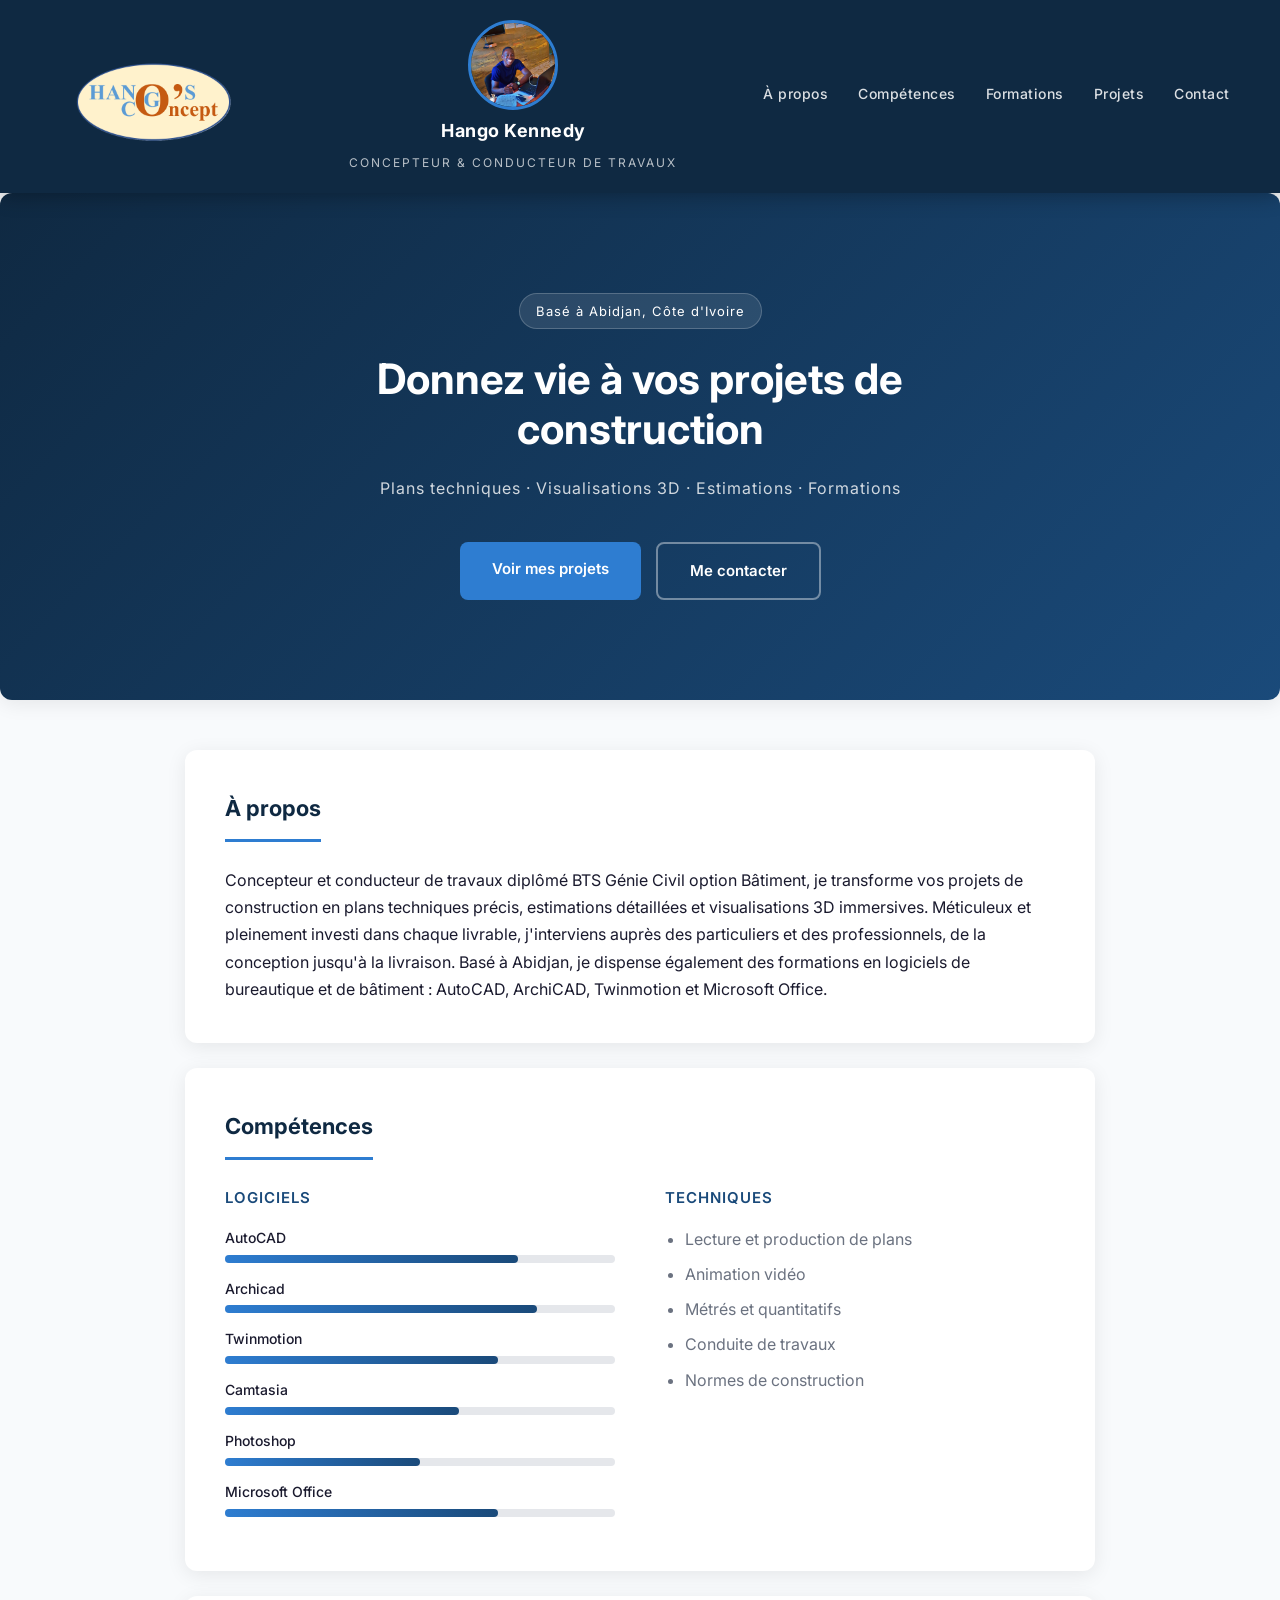
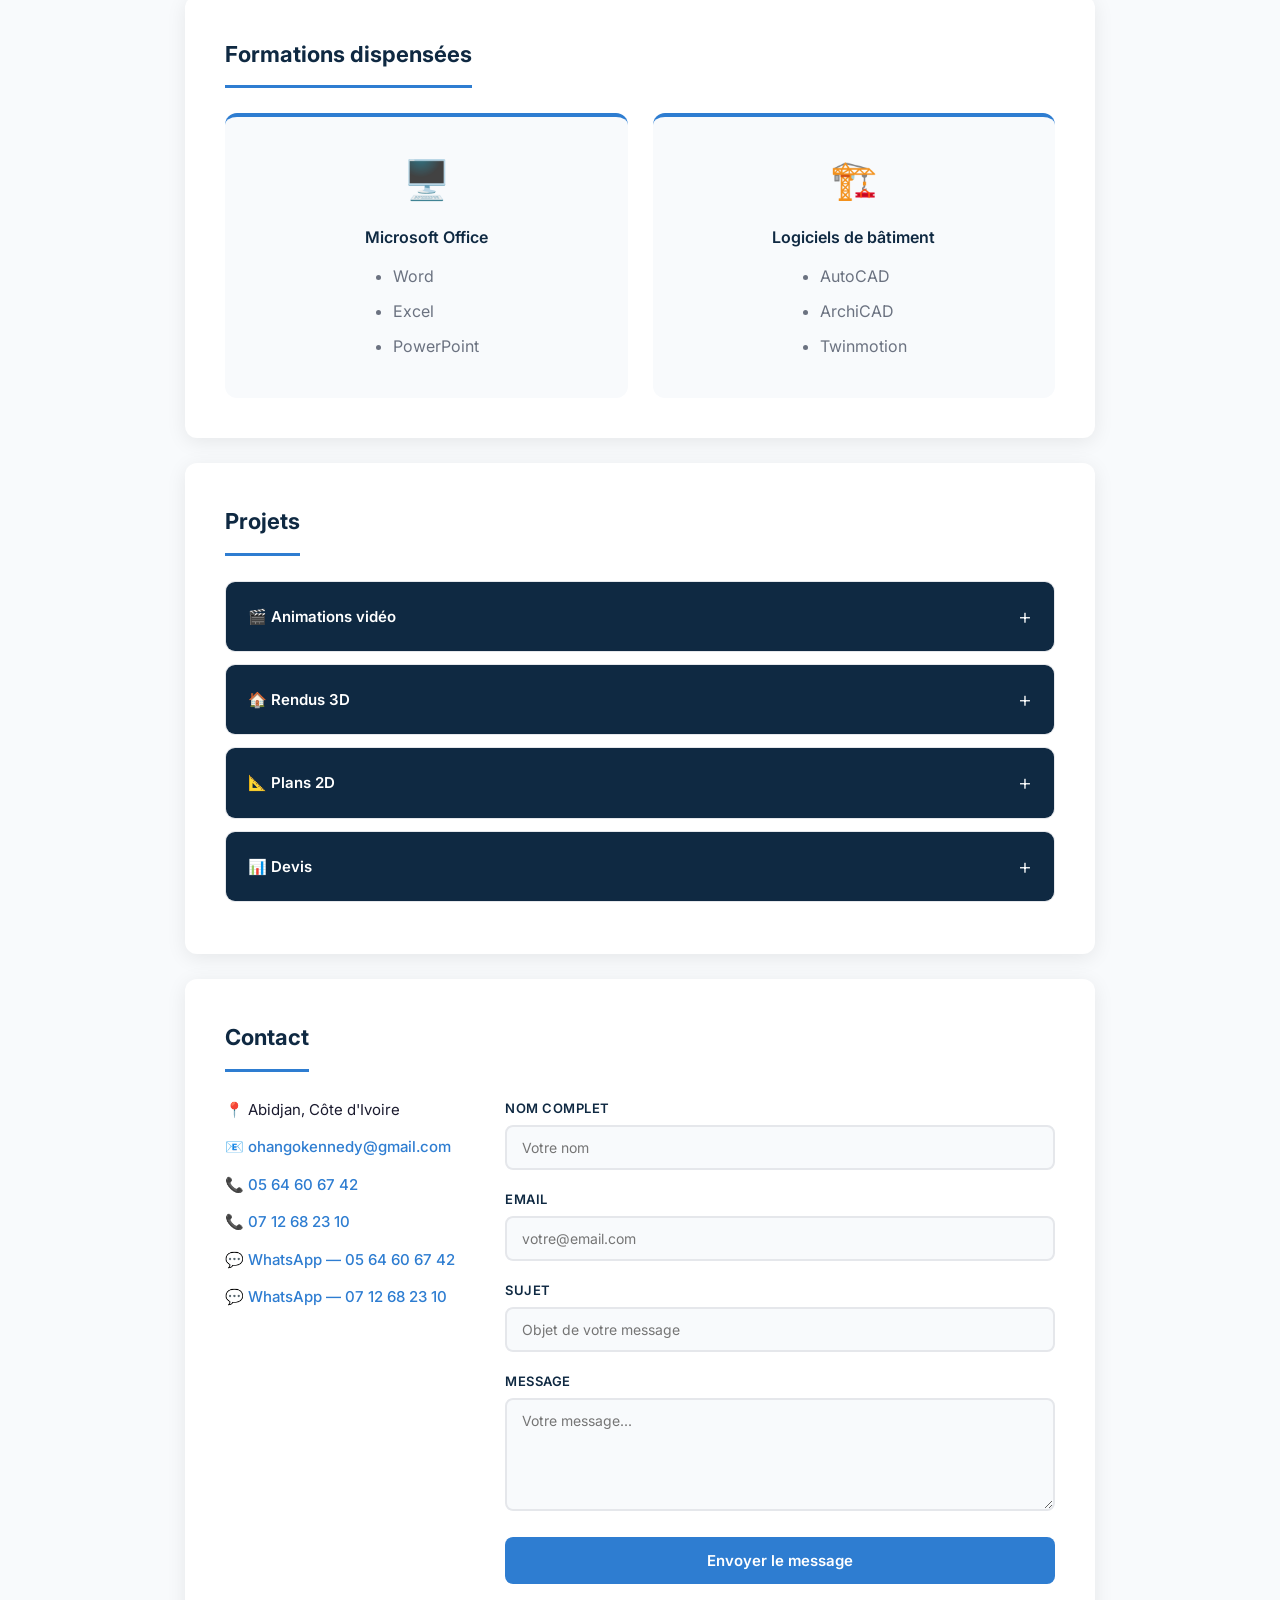
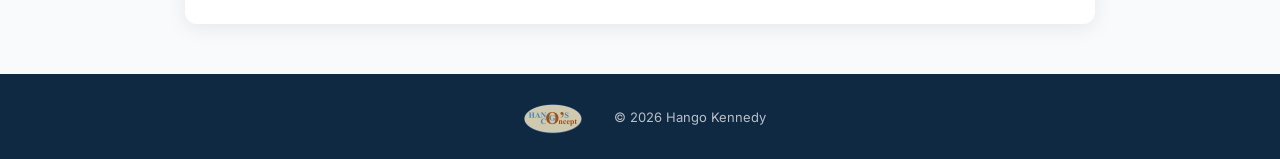
==== commit a188c5f1: "Module 3 - Formulaire de contact fonctionnel" ====
--- a/index.html
+++ b/index.html
@@ -305,13 +305,47 @@
 
       <!-- CONTACT -->
       <section id="contact">
-        <h2>Contact</h2>
-        <p>📍 Abidjan, Côte d'Ivoire</p>
-        <p>📧 <a href="mailto:ohangokennedy@gmail.com">ohangokennedy@gmail.com</a></p>
-        <p>📞 <a href="tel:+2250564606742">05 64 60 67 42</a></p>
-        <p>📞 <a href="tel:+2250712682310">07 12 68 23 10</a></p>
-        <p><a href="https://wa.me/2250564606742" target="_blank">💬 WhatsApp — 05 64 60 67 42</a></p>
-        <p><a href="https://wa.me/2250712682310" target="_blank">💬 WhatsApp — 07 12 68 23 10</a></p>
+  <h2>Contact</h2>
+
+  <div class="contact-grid">
+
+    <div class="contact-infos">
+      <p>📍 Abidjan, Côte d'Ivoire</p>
+      <p>📧 <a href="mailto:ohangokennedy@gmail.com">ohangokennedy@gmail.com</a></p>
+      <p>📞 <a href="tel:+2250564606742">05 64 60 67 42</a></p>
+      <p>📞 <a href="tel:+2250712682310">07 12 68 23 10</a></p>
+      <p><a href="https://wa.me/2250564606742" target="_blank">💬 WhatsApp — 05 64 60 67 42</a></p>
+      <p><a href="https://wa.me/2250712682310" target="_blank">💬 WhatsApp — 07 12 68 23 10</a></p>
+    </div>
+
+    <form class="contact-form" action="https://formspree.io/f/xqejqqrr" method="POST">
+
+      <div class="form-groupe">
+        <label for="nom">Nom complet</label>
+        <input type="text" id="nom" name="nom" placeholder="Votre nom" required />
+      </div>
+
+      <div class="form-groupe">
+        <label for="email">Email</label>
+        <input type="email" id="email" name="email" placeholder="votre@email.com" required />
+      </div>
+
+      <div class="form-groupe">
+        <label for="sujet">Sujet</label>
+        <input type="text" id="sujet" name="sujet" placeholder="Objet de votre message" required />
+      </div>
+
+      <div class="form-groupe">
+        <label for="message">Message</label>
+        <textarea id="message" name="message" rows="5" placeholder="Votre message..." required></textarea>
+      </div>
+
+      <button type="submit" class="btn-envoyer">Envoyer le message</button>
+
+    </form>
+
+  </div>
+
       </section>
 
     </main>
--- a/style.css
+++ b/style.css
@@ -510,4 +510,89 @@
     text-align: center;
   }
 
+}
+
+/* ======= FORMULAIRE CONTACT ======= */
+.contact-grid {
+  display: flex;
+  gap: 50px;
+  align-items: flex-start;
+}
+
+.contact-infos {
+  min-width: 220px;
+}
+
+.contact-infos p {
+  margin-bottom: 12px;
+  font-size: 15px;
+}
+
+.contact-form {
+  flex: 1;
+}
+
+.form-groupe {
+  margin-bottom: 18px;
+}
+
+.form-groupe label {
+  display: block;
+  font-size: 13px;
+  font-weight: 600;
+  color: var(--bleu-fonce);
+  margin-bottom: 6px;
+  letter-spacing: 0.5px;
+  text-transform: uppercase;
+}
+
+.form-groupe input,
+.form-groupe textarea {
+  width: 100%;
+  padding: 12px 15px;
+  border: 2px solid var(--gris);
+  border-radius: 8px;
+  font-size: 14px;
+  font-family: 'Inter', Arial, sans-serif;
+  color: var(--texte);
+  background-color: var(--gris-clair);
+  transition: border-color 0.2s;
+  outline: none;
+}
+
+.form-groupe input:focus,
+.form-groupe textarea:focus {
+  border-color: var(--bleu-clair);
+  background-color: var(--blanc);
+}
+
+.form-groupe textarea {
+  resize: vertical;
+}
+
+.btn-envoyer {
+  width: 100%;
+  padding: 14px;
+  background-color: var(--bleu-clair);
+  color: var(--blanc);
+  border: none;
+  border-radius: 8px;
+  font-size: 15px;
+  font-weight: 600;
+  cursor: pointer;
+  transition: all 0.2s;
+  font-family: 'Inter', Arial, sans-serif;
+}
+
+.btn-envoyer:hover {
+  background-color: var(--bleu-moyen);
+  transform: translateY(-2px);
+}
+
+/* Responsive contact */
+@media (max-width: 768px) {
+  .contact-grid {
+    flex-direction: column;
+    gap: 30px;
+  }
 }
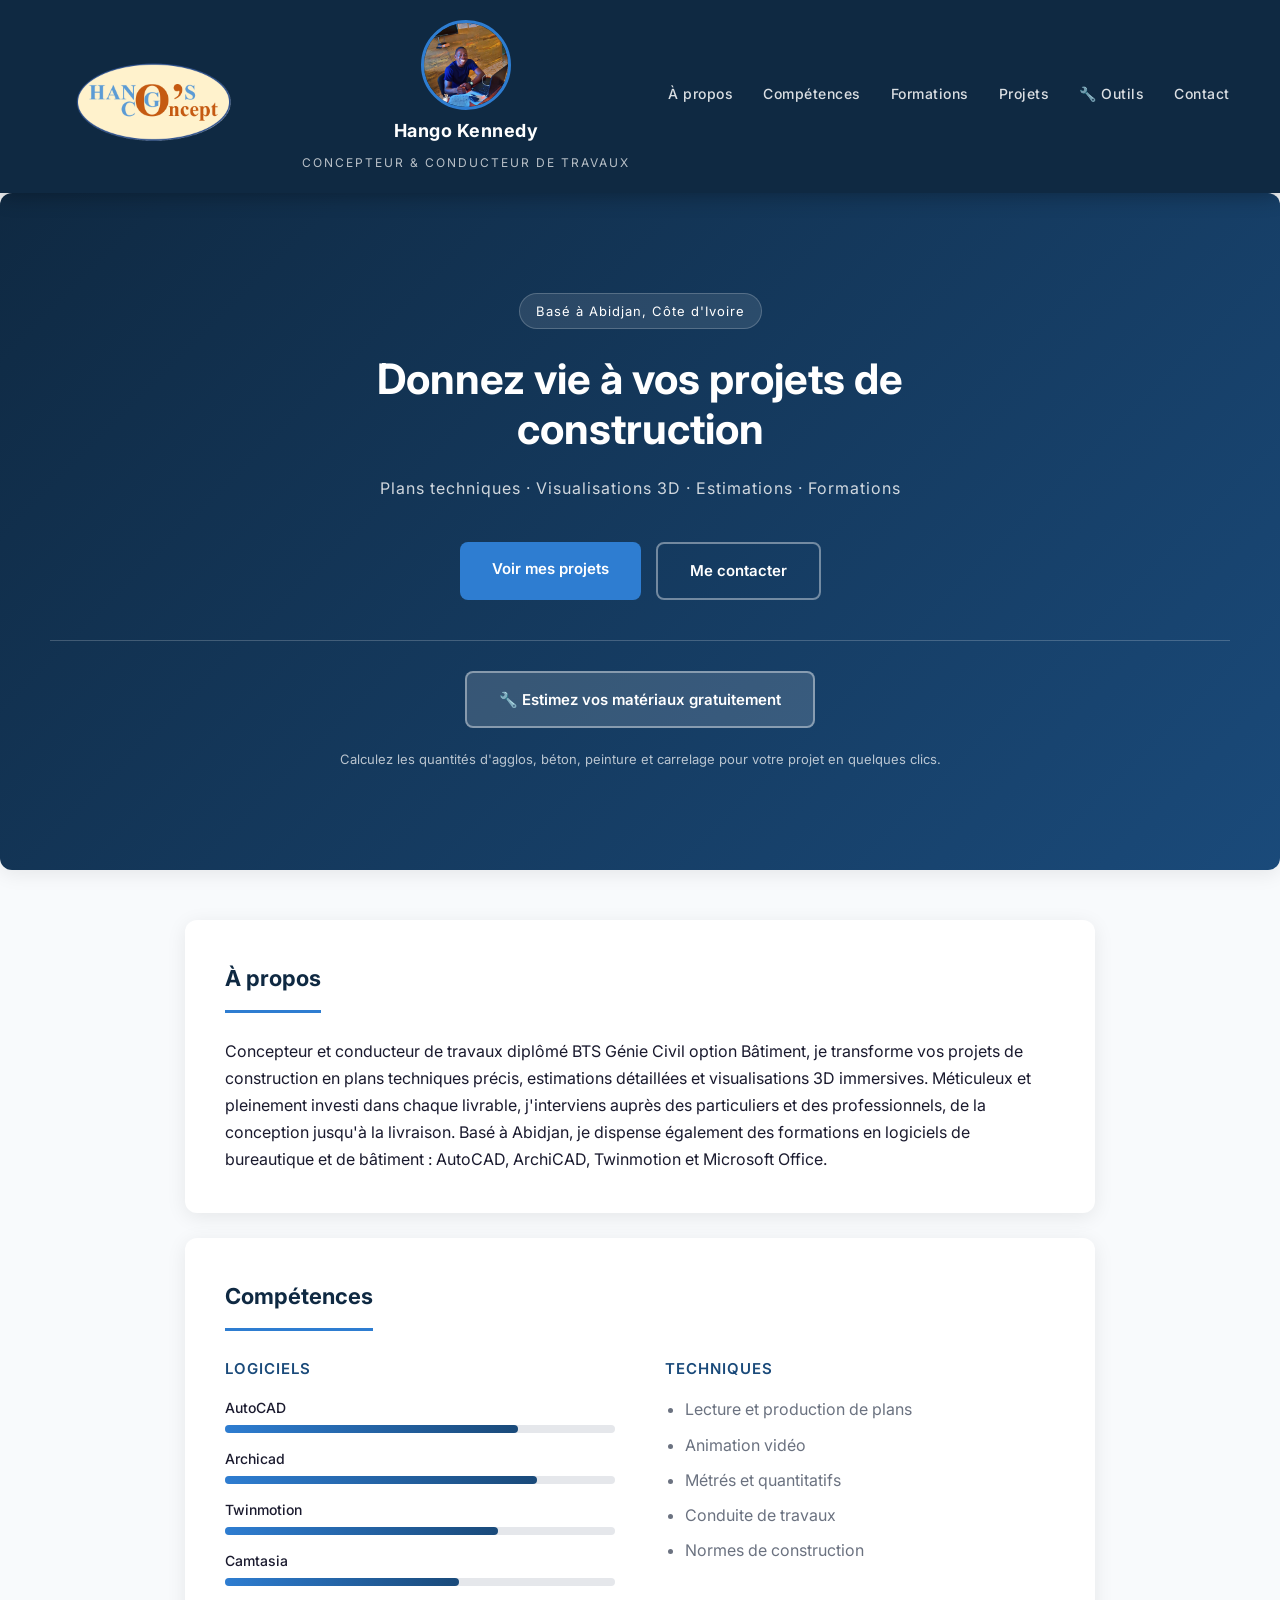
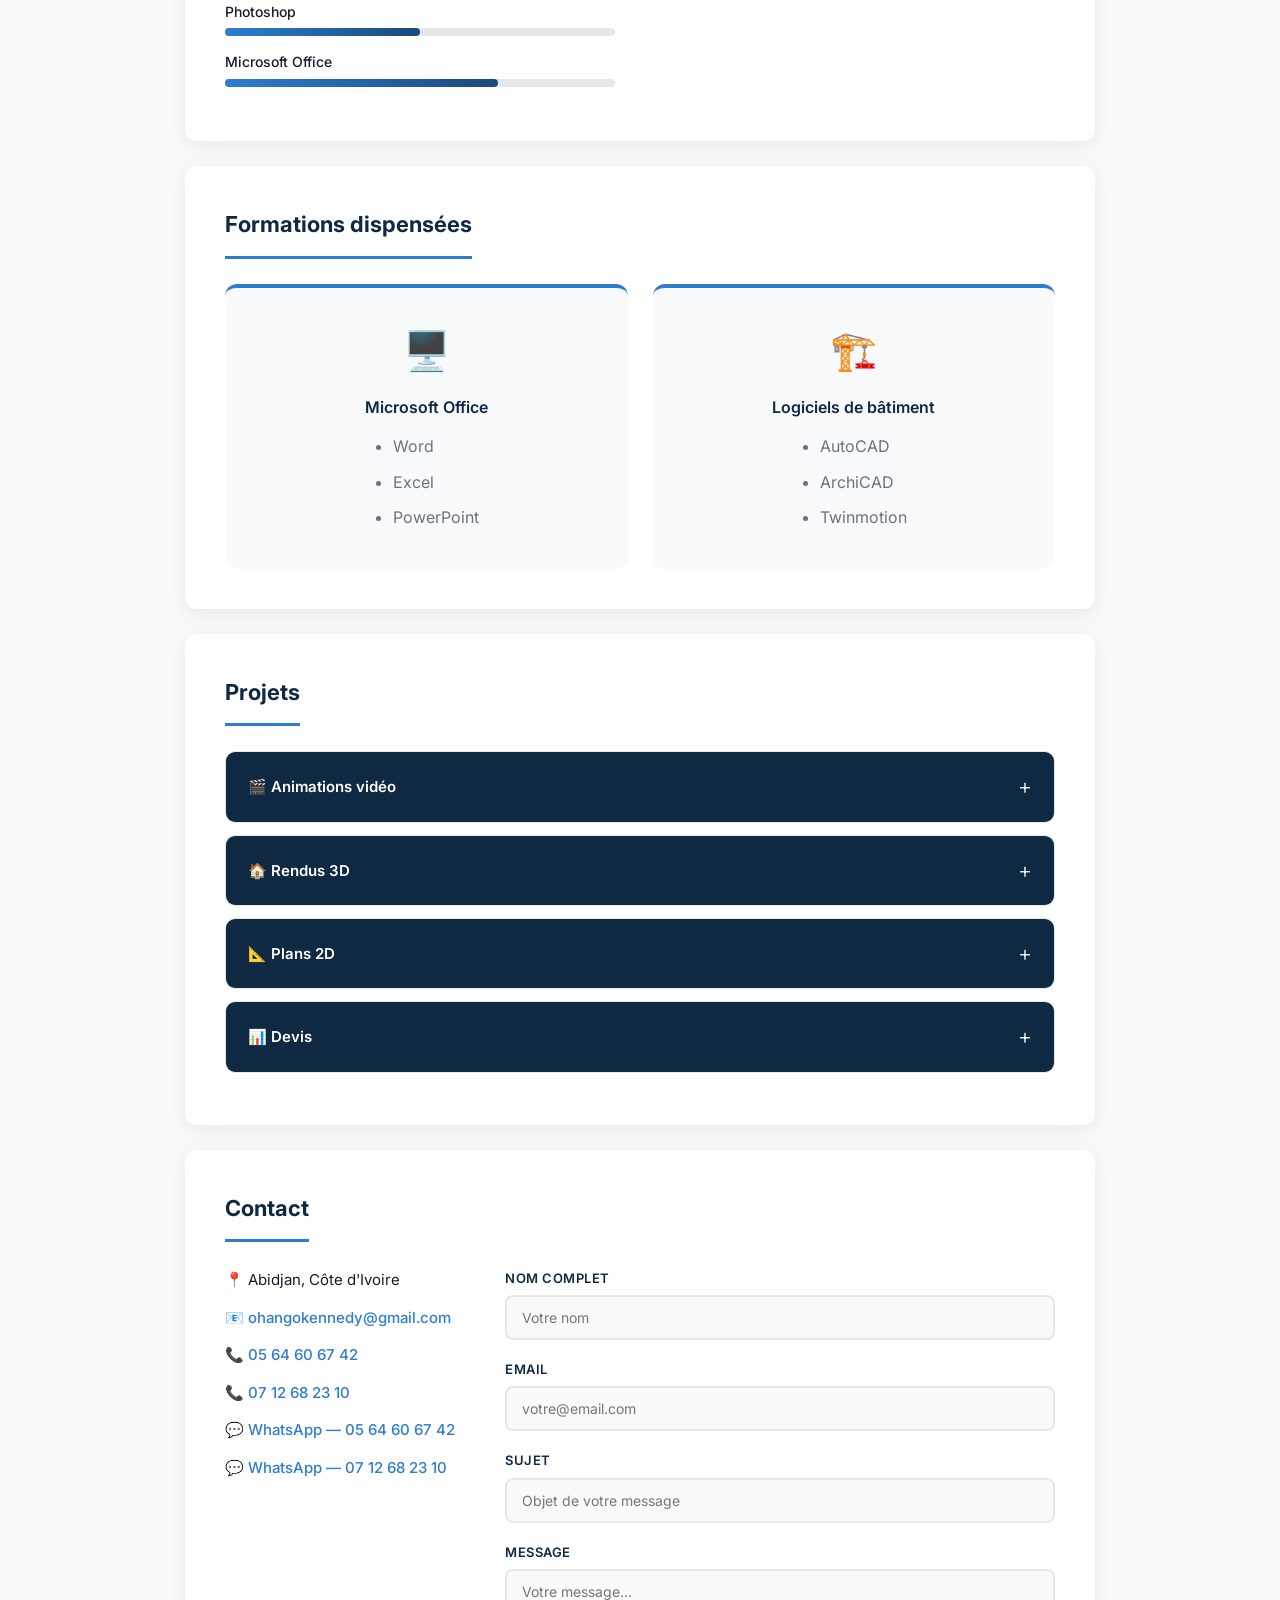
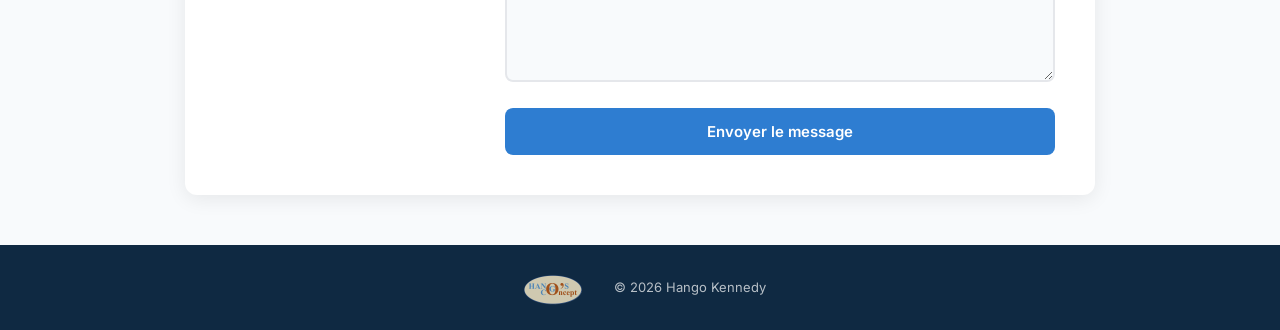
==== commit ce205594: "Module 4 - Outil de calcul matériaux" ====
--- a/index.html
+++ b/index.html
@@ -25,23 +25,28 @@
           <a href="#competences">Compétences</a>
           <a href="#formations">Formations</a>
           <a href="#projets">Projets</a>
+          <a href="outils.html">🔧 Outils</a>
           <a href="#contact">Contact</a>
         </nav>
       </div>
     </header>
 
     <!-- HERO -->
-    <section class="hero">
-      <div class="hero-contenu">
-        <p class="hero-tag">Basé à Abidjan, Côte d'Ivoire</p>
-        <h1>Donnez vie à vos projets de construction</h1>
-        <p class="hero-description">Plans techniques · Visualisations 3D · Estimations · Formations</p>
-        <div class="hero-boutons">
-          <a href="#projets" class="btn-principal">Voir mes projets</a>
-          <a href="#contact" class="btn-secondaire">Me contacter</a>
-        </div>
-      </div>
-    </section>
+<section class="hero">
+  <div class="hero-contenu">
+    <p class="hero-tag">Basé à Abidjan, Côte d'Ivoire</p>
+    <h1>Donnez vie à vos projets de construction</h1>
+    <p class="hero-description">Plans techniques · Visualisations 3D · Estimations · Formations</p>
+    <div class="hero-boutons">
+      <a href="#projets" class="btn-principal">Voir mes projets</a>
+      <a href="#contact" class="btn-secondaire">Me contacter</a>
+    </div>
+    <div class="hero-outils">
+      <a href="outils.html" class="btn-outils">🔧 Estimez vos matériaux gratuitement</a>
+      <p class="hero-outils-desc">Calculez les quantités d'agglos, béton, peinture et carrelage pour votre projet en quelques clics.</p>
+    </div>
+  </div>
+</section>
 
     <main>
 
--- a/style.css
+++ b/style.css
@@ -595,4 +595,36 @@
     flex-direction: column;
     gap: 30px;
   }
+}
+
+/* ======= HERO OUTILS ======= */
+.hero-outils {
+  margin-top: 40px;
+  padding-top: 30px;
+  border-top: 1px solid rgba(255,255,255,0.2);
+}
+
+.btn-outils {
+  display: inline-block;
+  background-color: rgba(255,255,255,0.15);
+  color: var(--blanc);
+  border: 2px solid rgba(255,255,255,0.4);
+  padding: 14px 32px;
+  border-radius: 8px;
+  text-decoration: none;
+  font-weight: 600;
+  font-size: 15px;
+  transition: all 0.2s;
+  margin-bottom: 12px;
+}
+
+.btn-outils:hover {
+  background-color: rgba(255,255,255,0.25);
+  transform: translateY(-2px);
+}
+
+.hero-outils-desc {
+  font-size: 13px;
+  opacity: 0.7;
+  margin-top: 8px;
 }
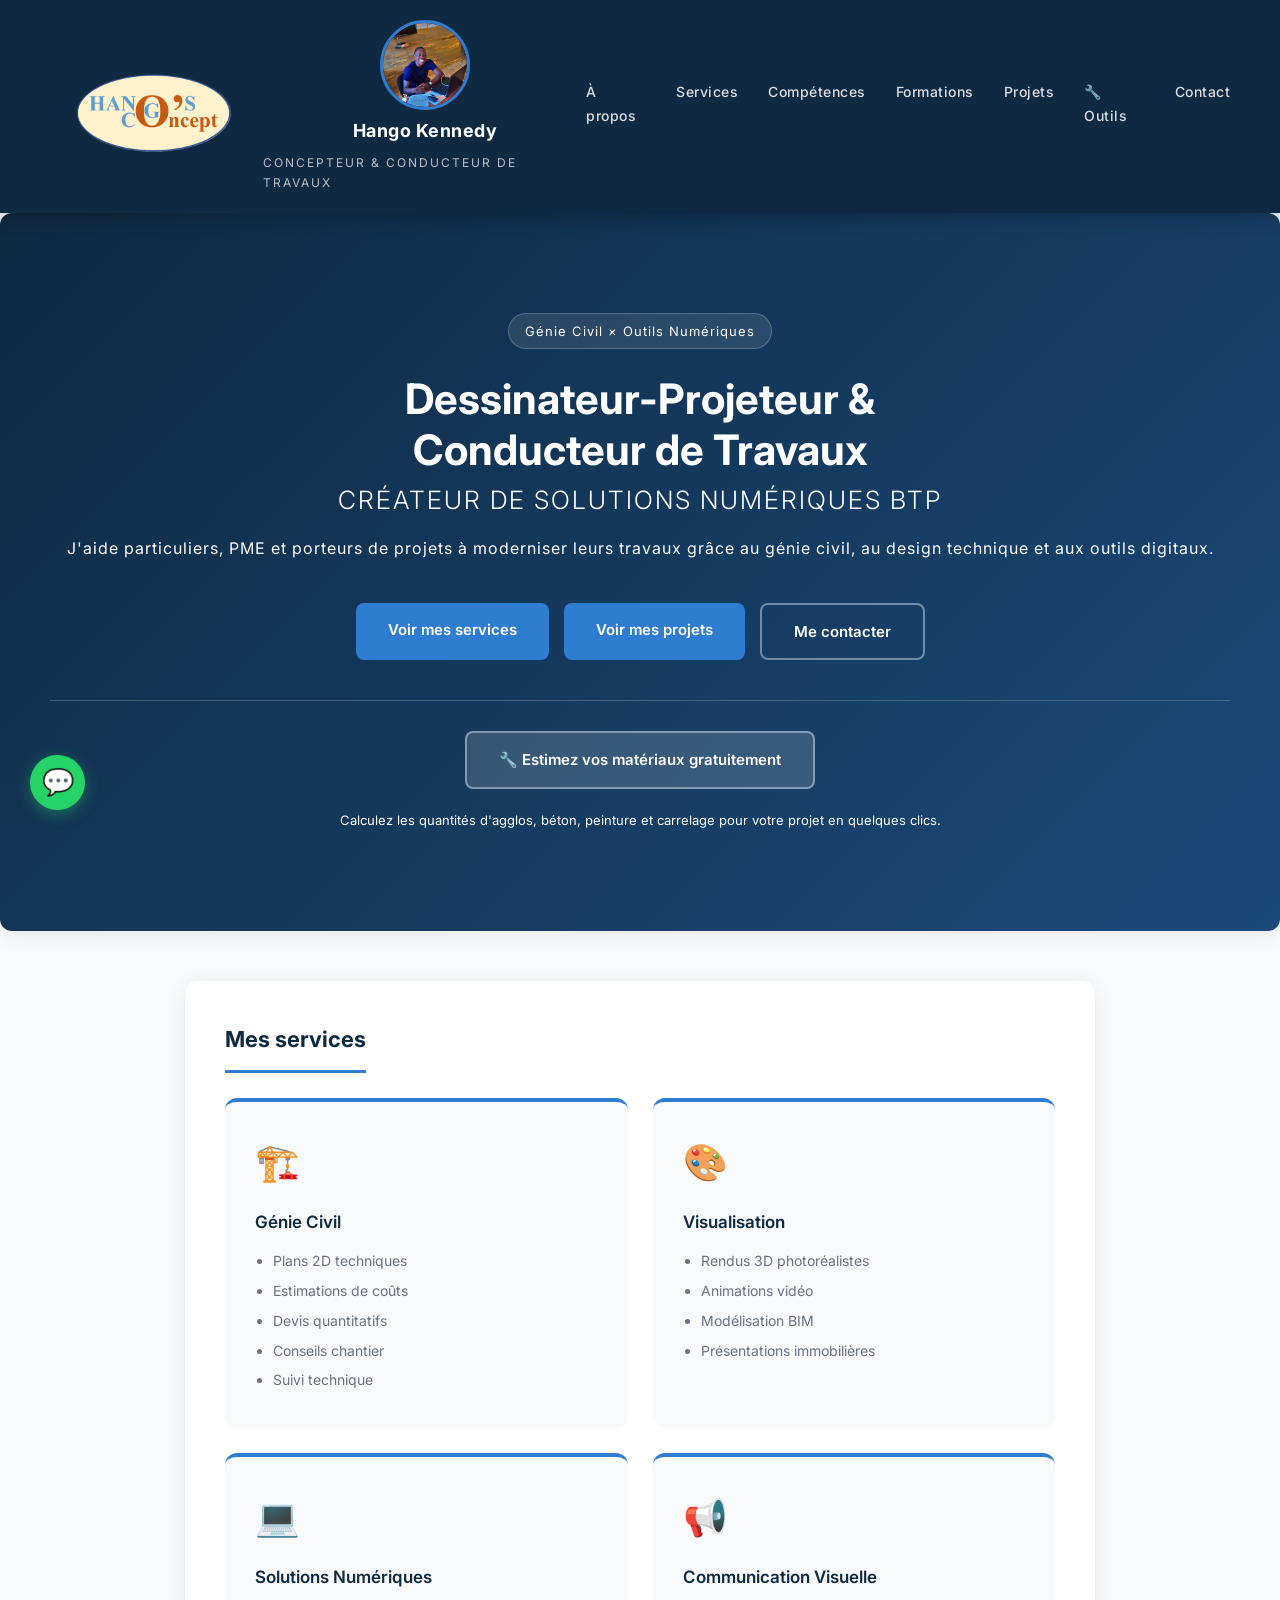
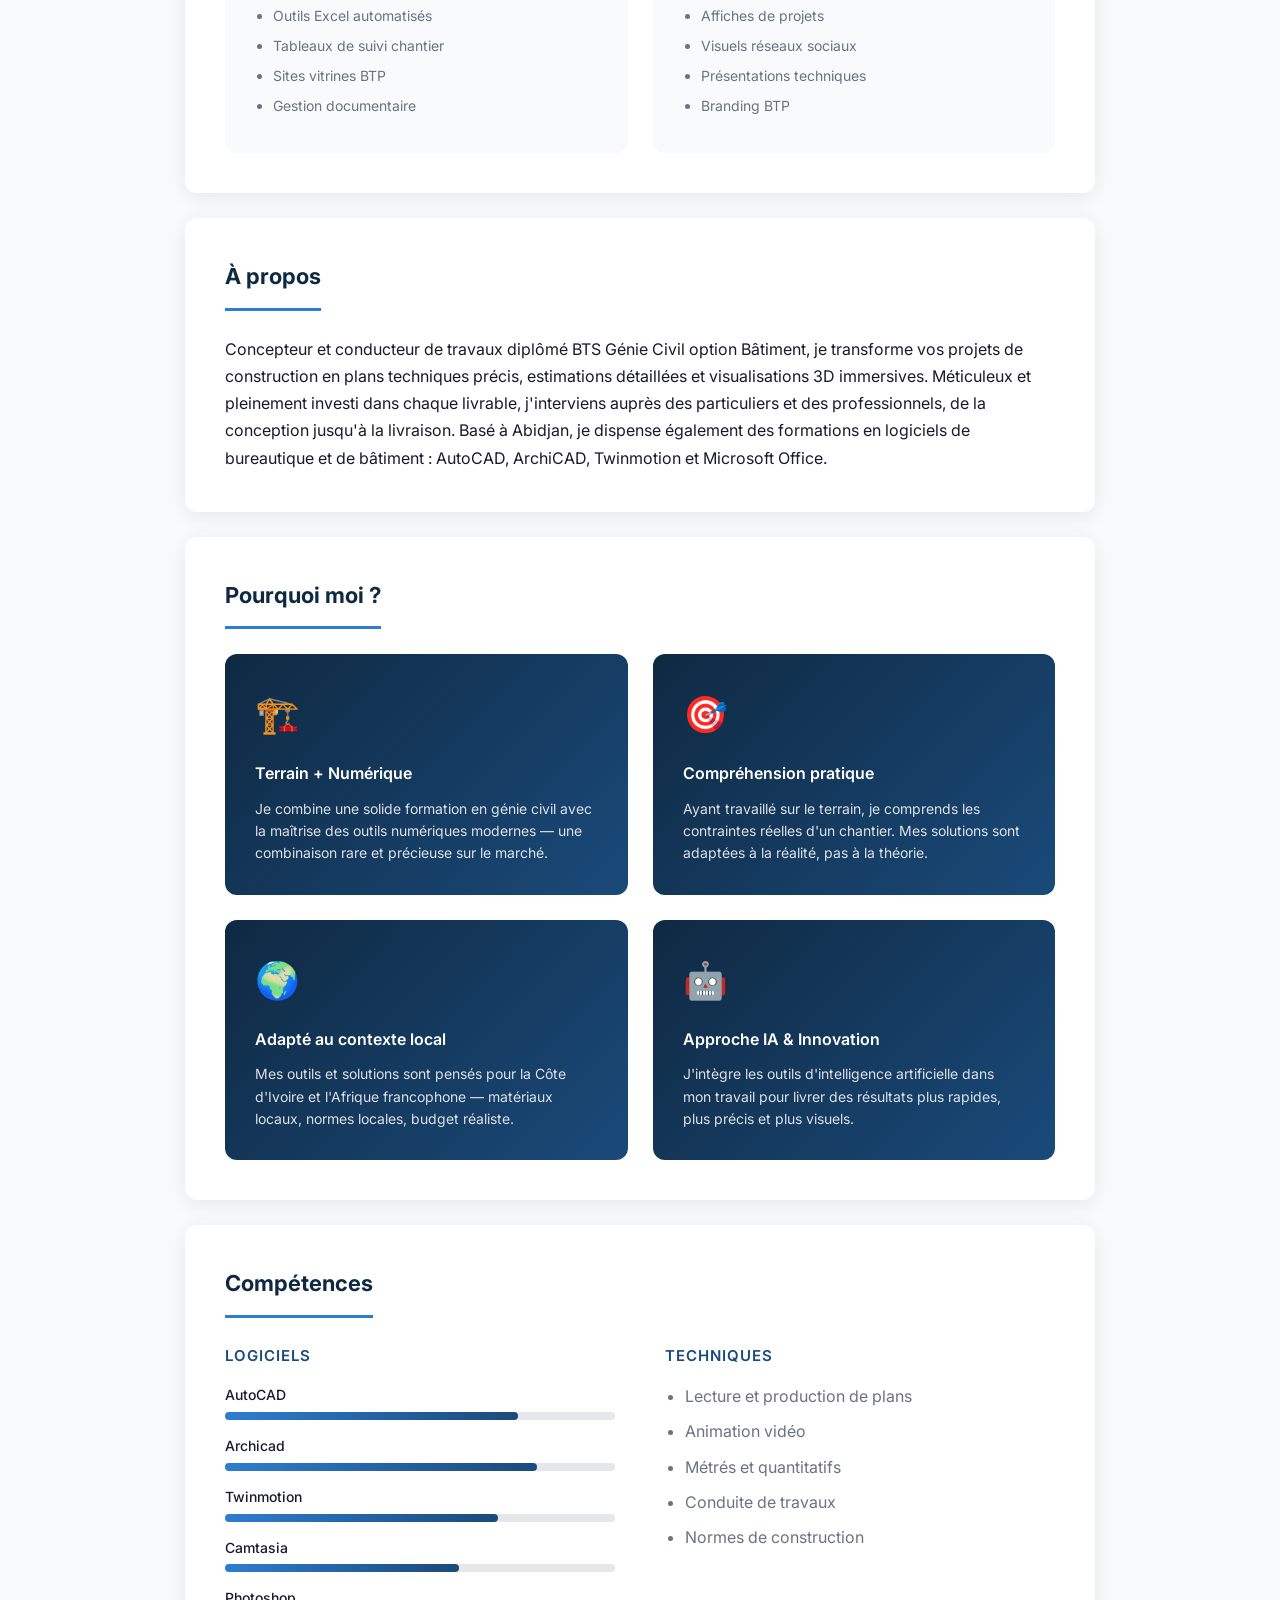
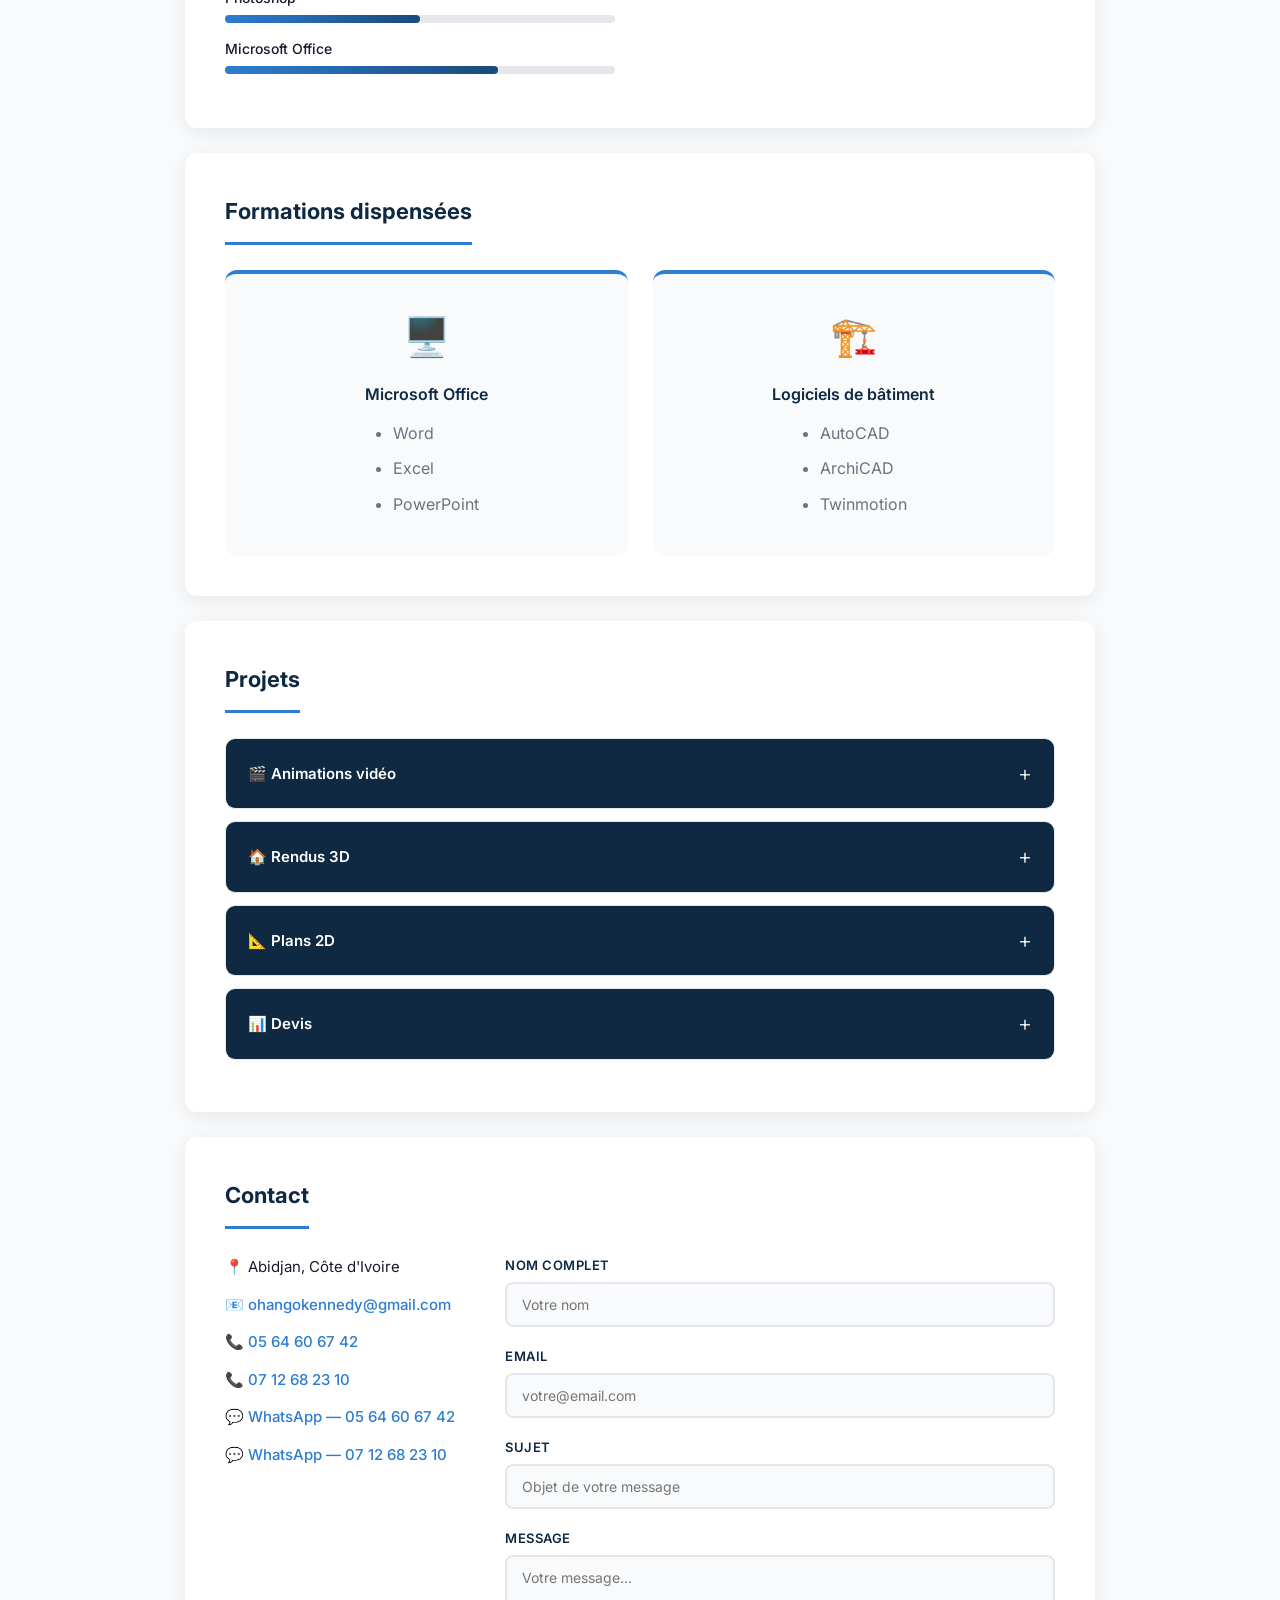
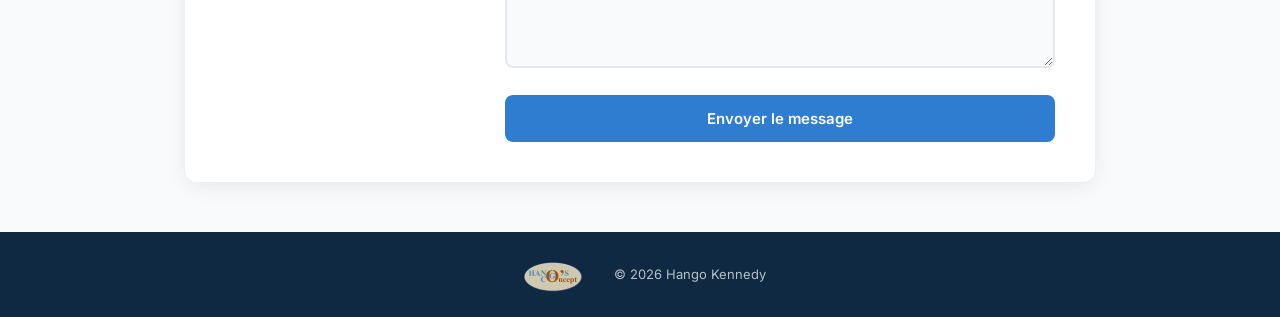
==== commit 579a7c70: "Power up - Hero, Services, Pourquoi moi, WhatsApp flottant" ====
--- a/index.html
+++ b/index.html
@@ -1,5 +1,13 @@
 <!DOCTYPE html>
 <html lang="fr">
+  <!-- Google Analytics -->
+<script async src="https://www.googletagmanager.com/gtag/js?id=G-R582NB30T5"></script>
+<script>
+  window.dataLayer = window.dataLayer || [];
+  function gtag(){dataLayer.push(arguments);}
+  gtag('js', new Date());
+  gtag('config', 'G-R582NB30T5');
+</script>
   <head>
     <meta charset="UTF-8" />
     <meta name="viewport" content="width=device-width, initial-scale=1.0" />
@@ -7,6 +15,10 @@
     <link rel="stylesheet" href="style.css" />
     <link href="https://fonts.googleapis.com/css2?family=Inter:wght@300;400;600;700&display=swap" rel="stylesheet" />
   </head>
+  <!-- BOUTON WHATSAPP FLOTTANT -->
+<a href="https://wa.me/2250564606742" target="_blank" class="btn-whatsapp" title="Contactez-moi sur WhatsApp">
+  💬
+</a>
   <body>
 
     <!-- HEADER -->
@@ -22,6 +34,7 @@
       <div class="header-droite">
         <nav>
           <a href="#apropos">À propos</a>
+          <a href="#services">Services</a>
           <a href="#competences">Compétences</a>
           <a href="#formations">Formations</a>
           <a href="#projets">Projets</a>
@@ -34,10 +47,13 @@
     <!-- HERO -->
 <section class="hero">
   <div class="hero-contenu">
-    <p class="hero-tag">Basé à Abidjan, Côte d'Ivoire</p>
-    <h1>Donnez vie à vos projets de construction</h1>
-    <p class="hero-description">Plans techniques · Visualisations 3D · Estimations · Formations</p>
+    <p class="hero-tag">Génie Civil × Outils Numériques</p>
+    <h1>Dessinateur-Projeteur & Conducteur de Travaux
+      <span class="hero-sous-titre">Créateur de Solutions Numériques BTP</span>
+    </h1>
+    <p class="hero-description">J'aide particuliers, PME et porteurs de projets à moderniser leurs travaux grâce au génie civil, au design technique et aux outils digitaux.</p>
     <div class="hero-boutons">
+      <a href="#services" class="btn-principal">Voir mes services</a>
       <a href="#projets" class="btn-principal">Voir mes projets</a>
       <a href="#contact" class="btn-secondaire">Me contacter</a>
     </div>
@@ -49,6 +65,61 @@
 </section>
 
     <main>
+
+      <!-- SERVICES -->
+<section id="services">
+  <h2>Mes services</h2>
+
+  <div class="services-grid">
+
+    <div class="service-carte">
+      <div class="service-icone">🏗️</div>
+      <h3>Génie Civil</h3>
+      <ul>
+        <li>Plans 2D techniques</li>
+        <li>Estimations de coûts</li>
+        <li>Devis quantitatifs</li>
+        <li>Conseils chantier</li>
+        <li>Suivi technique</li>
+      </ul>
+    </div>
+
+    <div class="service-carte">
+      <div class="service-icone">🎨</div>
+      <h3>Visualisation</h3>
+      <ul>
+        <li>Rendus 3D photoréalistes</li>
+        <li>Animations vidéo</li>
+        <li>Modélisation BIM</li>
+        <li>Présentations immobilières</li>
+      </ul>
+    </div>
+
+    <div class="service-carte">
+      <div class="service-icone">💻</div>
+      <h3>Solutions Numériques</h3>
+      <ul>
+        <li>Outils Excel automatisés</li>
+        <li>Tableaux de suivi chantier</li>
+        <li>Sites vitrines BTP</li>
+        <li>Gestion documentaire</li>
+      </ul>
+    </div>
+
+    <div class="service-carte">
+      <div class="service-icone">📢</div>
+      <h3>Communication Visuelle</h3>
+      <ul>
+        <li>Affiches de projets</li>
+        <li>Visuels réseaux sociaux</li>
+        <li>Présentations techniques</li>
+        <li>Branding BTP</li>
+      </ul>
+    </div>
+
+  </div>
+
+</section>
 
       <!-- À PROPOS -->
       <section id="apropos">
@@ -63,6 +134,40 @@
         et Microsoft Office.</p>
       </section>
 
+      <!-- POURQUOI MOI -->
+<section id="pourquoi">
+  <h2>Pourquoi moi ?</h2>
+
+  <div class="pourquoi-grid">
+
+    <div class="pourquoi-carte">
+      <span class="pourquoi-icone">🏗️</span>
+      <h3>Terrain + Numérique</h3>
+      <p>Je combine une solide formation en génie civil avec la maîtrise des outils numériques modernes — une combinaison rare et précieuse sur le marché.</p>
+    </div>
+
+    <div class="pourquoi-carte">
+      <span class="pourquoi-icone">🎯</span>
+      <h3>Compréhension pratique</h3>
+      <p>Ayant travaillé sur le terrain, je comprends les contraintes réelles d'un chantier. Mes solutions sont adaptées à la réalité, pas à la théorie.</p>
+    </div>
+
+    <div class="pourquoi-carte">
+      <span class="pourquoi-icone">🌍</span>
+      <h3>Adapté au contexte local</h3>
+      <p>Mes outils et solutions sont pensés pour la Côte d'Ivoire et l'Afrique francophone — matériaux locaux, normes locales, budget réaliste.</p>
+    </div>
+
+    <div class="pourquoi-carte">
+      <span class="pourquoi-icone">🤖</span>
+      <h3>Approche IA & Innovation</h3>
+      <p>J'intègre les outils d'intelligence artificielle dans mon travail pour livrer des résultats plus rapides, plus précis et plus visuels.</p>
+    </div>
+
+  </div>
+
+</section>
+
       <!-- COMPÉTENCES -->
       <section id="competences">
         <h2>Compétences</h2>
--- a/style.css
+++ b/style.css
@@ -627,4 +627,196 @@
   font-size: 13px;
   opacity: 0.7;
   margin-top: 8px;
+}
+
+/* ======= ANIMATIONS AU SCROLL ======= */
+.apparaitre {
+  opacity: 0;
+  transform: translateY(30px);
+  transition: opacity 0.6s ease, transform 0.6s ease;
+}
+
+.apparaitre.visible {
+  opacity: 1;
+  transform: translateY(0);
+}
+
+/* ======= BOUTON RETOUR EN HAUT ======= */
+.btn-top {
+  position: fixed;
+  bottom: 30px;
+  right: 30px;
+  background-color: var(--bleu-clair);
+  color: var(--blanc);
+  border: none;
+  border-radius: 50%;
+  width: 48px;
+  height: 48px;
+  font-size: 20px;
+  cursor: pointer;
+  box-shadow: 0 4px 15px rgba(0,0,0,0.2);
+  opacity: 0;
+  transform: translateY(20px);
+  transition: all 0.3s ease;
+  z-index: 999;
+}
+
+.btn-top.visible {
+  opacity: 1;
+  transform: translateY(0);
+}
+
+.btn-top:hover {
+  background-color: var(--bleu-moyen);
+  transform: translateY(-3px);
+}
+
+/* ======= NAV LIEN ACTIF ======= */
+nav a.actif {
+  color: var(--blanc);
+  border-bottom-color: var(--bleu-clair);
+}
+
+/* Hero toujours visible — pas d'animation */
+.hero * {
+  opacity: 1 !important;
+  transform: none !important;
+}
+
+/* Hero sous-titre */
+.hero-sous-titre {
+  display: block;
+  font-size: 0.6em;
+  font-weight: 300;
+  opacity: 0.8;
+  letter-spacing: 2px;
+  text-transform: uppercase;
+  margin-top: 10px;
+}
+
+/* ======= SERVICES ======= */
+.services-grid {
+  display: grid;
+  grid-template-columns: 1fr 1fr;
+  gap: 25px;
+}
+
+.service-carte {
+  background-color: var(--gris-clair);
+  border-radius: var(--radius);
+  padding: 30px;
+  border-top: 4px solid var(--bleu-clair);
+  transition: transform 0.2s;
+}
+
+.service-carte:hover {
+  transform: translateY(-4px);
+}
+
+.service-icone {
+  font-size: 36px;
+  margin-bottom: 15px;
+}
+
+.service-carte h3 {
+  color: var(--bleu-fonce);
+  font-size: 17px;
+  margin-bottom: 12px;
+  text-transform: none;
+  letter-spacing: 0;
+}
+
+.service-carte ul {
+  padding-left: 18px;
+}
+
+.service-carte li {
+  color: var(--texte-leger);
+  margin-bottom: 6px;
+  font-size: 14px;
+}
+
+/* Responsive services */
+@media (max-width: 768px) {
+  .services-grid {
+    grid-template-columns: 1fr;
+  }
+}
+
+/* ======= POURQUOI MOI ======= */
+.pourquoi-grid {
+  display: grid;
+  grid-template-columns: 1fr 1fr;
+  gap: 25px;
+}
+
+.pourquoi-carte {
+  background: linear-gradient(135deg, var(--bleu-fonce), var(--bleu-moyen));
+  border-radius: var(--radius);
+  padding: 30px;
+  color: var(--blanc);
+  transition: transform 0.2s;
+}
+
+.pourquoi-carte:hover {
+  transform: translateY(-4px);
+}
+
+.pourquoi-icone {
+  font-size: 36px;
+  display: block;
+  margin-bottom: 15px;
+}
+
+.pourquoi-carte h3 {
+  color: var(--blanc);
+  font-size: 16px;
+  margin-bottom: 10px;
+  text-transform: none;
+  letter-spacing: 0;
+}
+
+.pourquoi-carte p {
+  font-size: 14px;
+  opacity: 0.85;
+  line-height: 1.6;
+}
+
+/* Responsive pourquoi */
+@media (max-width: 768px) {
+  .pourquoi-grid {
+    grid-template-columns: 1fr;
+  }
+}
+
+/* ======= BOUTON WHATSAPP FLOTTANT ======= */
+.btn-whatsapp {
+  position: fixed;
+  bottom: 90px;
+  left: 30px;
+  background-color: #25d366;
+  color: white;
+  border-radius: 50%;
+  width: 55px;
+  height: 55px;
+  font-size: 26px;
+  display: flex;
+  align-items: center;
+  justify-content: center;
+  box-shadow: 0 4px 15px rgba(37,211,102,0.4);
+  text-decoration: none;
+  z-index: 999;
+  transition: all 0.3s ease;
+  animation: pulse 2s infinite;
+}
+
+.btn-whatsapp:hover {
+  transform: scale(1.1);
+  box-shadow: 0 6px 20px rgba(37,211,102,0.6);
+}
+
+@keyframes pulse {
+  0% { box-shadow: 0 0 0 0 rgba(37,211,102,0.4); }
+  70% { box-shadow: 0 0 0 12px rgba(37,211,102,0); }
+  100% { box-shadow: 0 0 0 0 rgba(37,211,102,0); }
 }
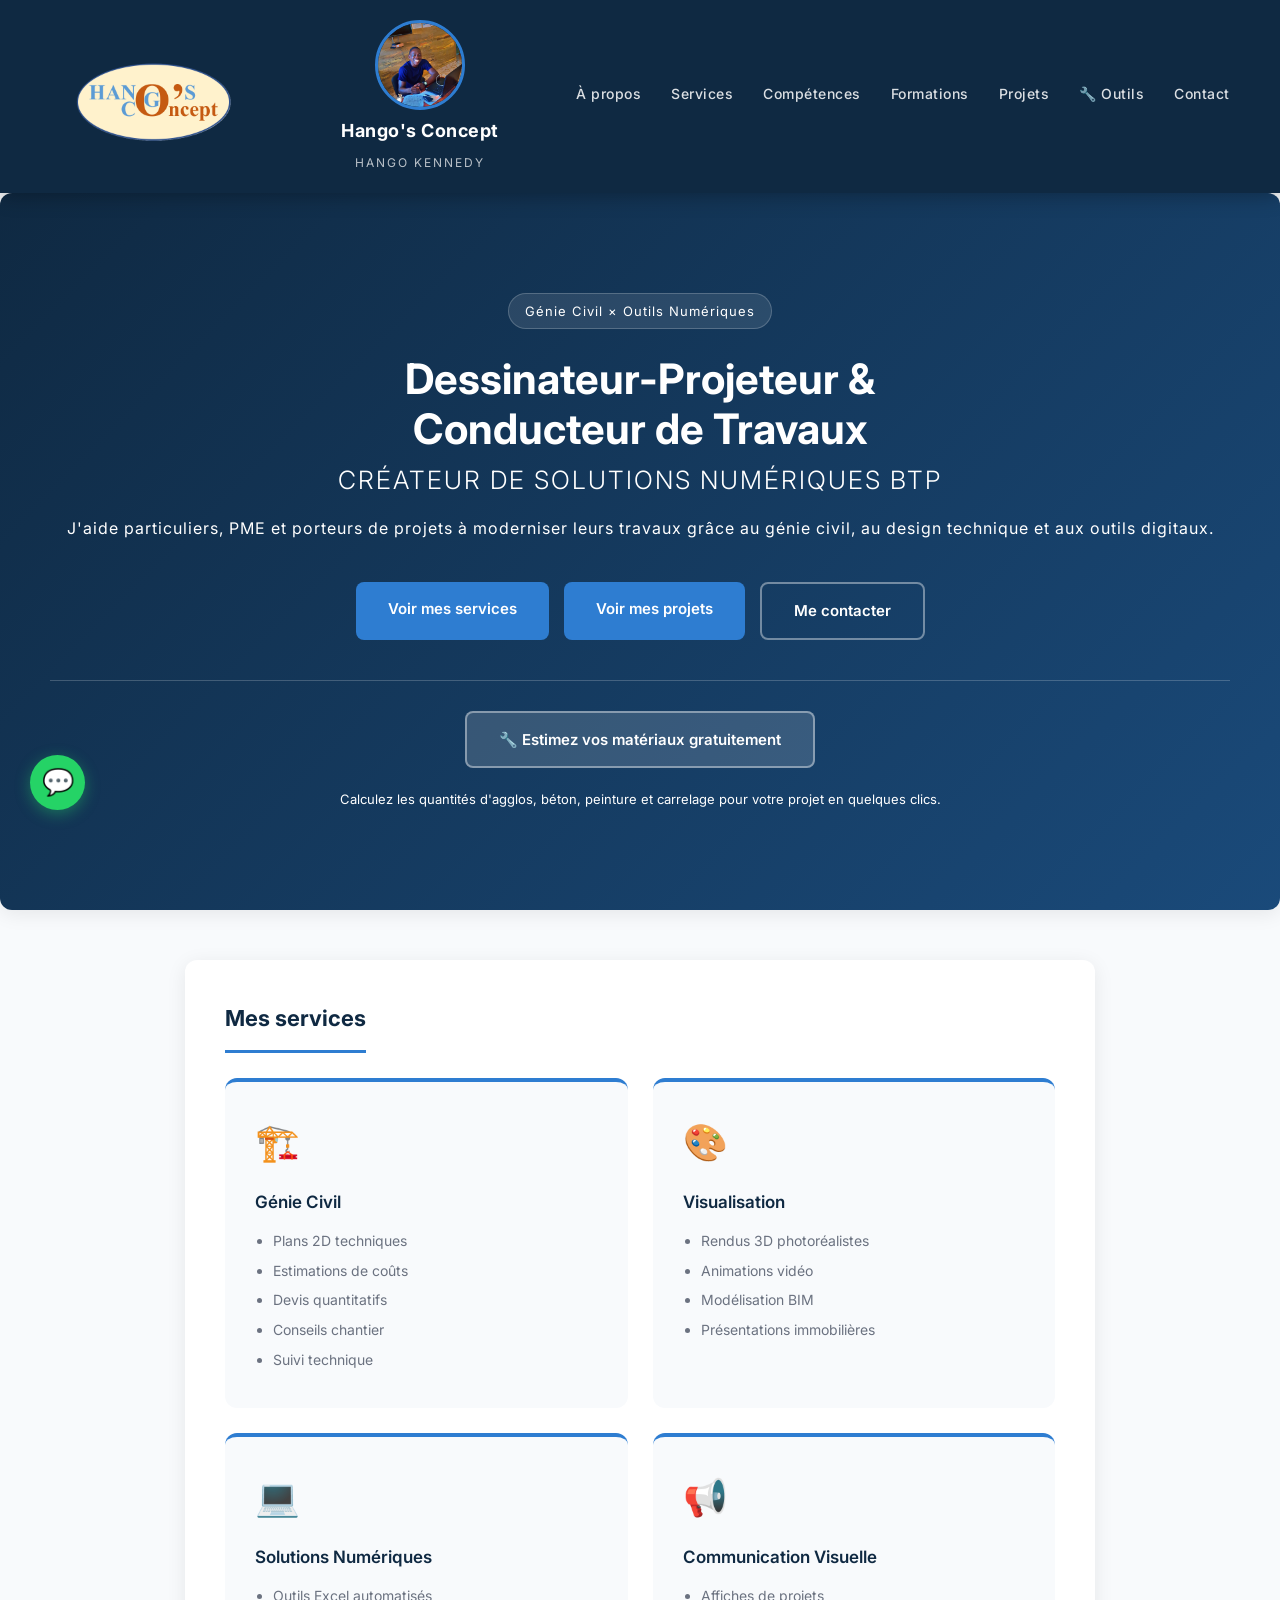
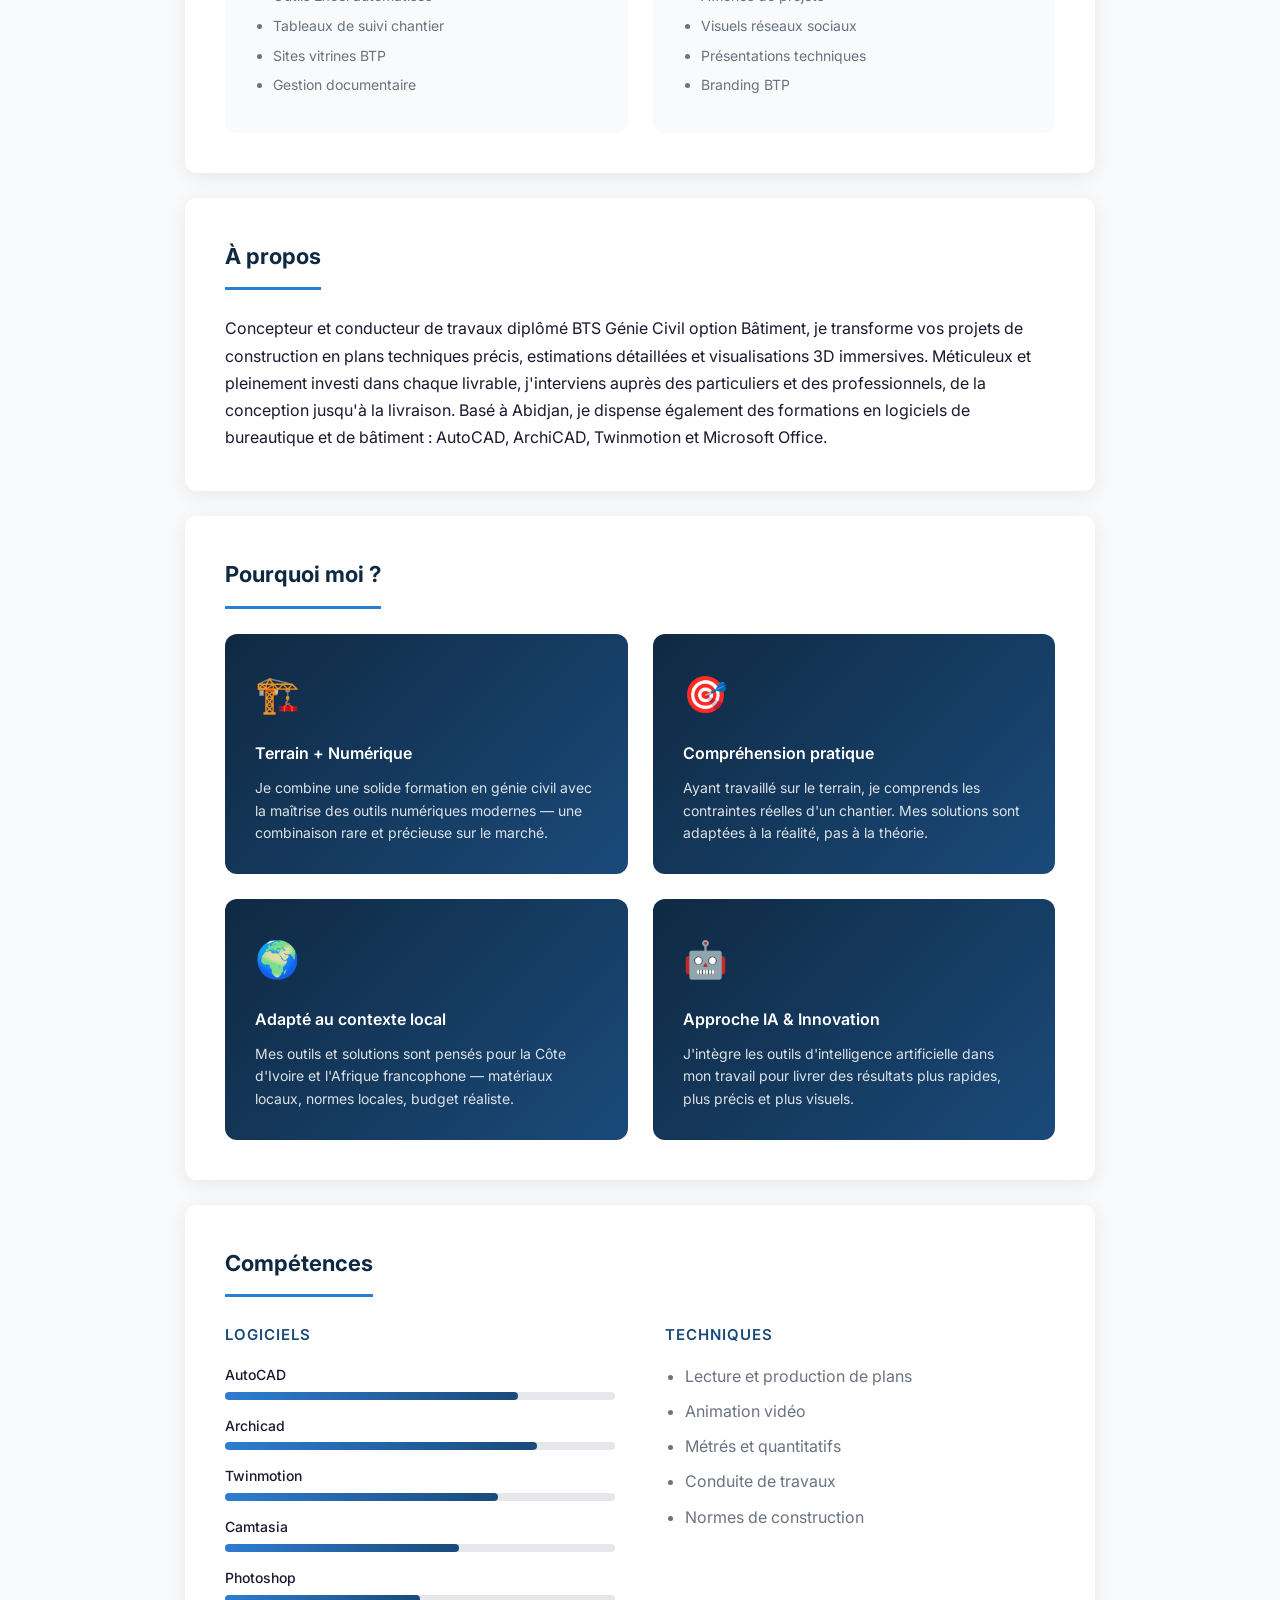
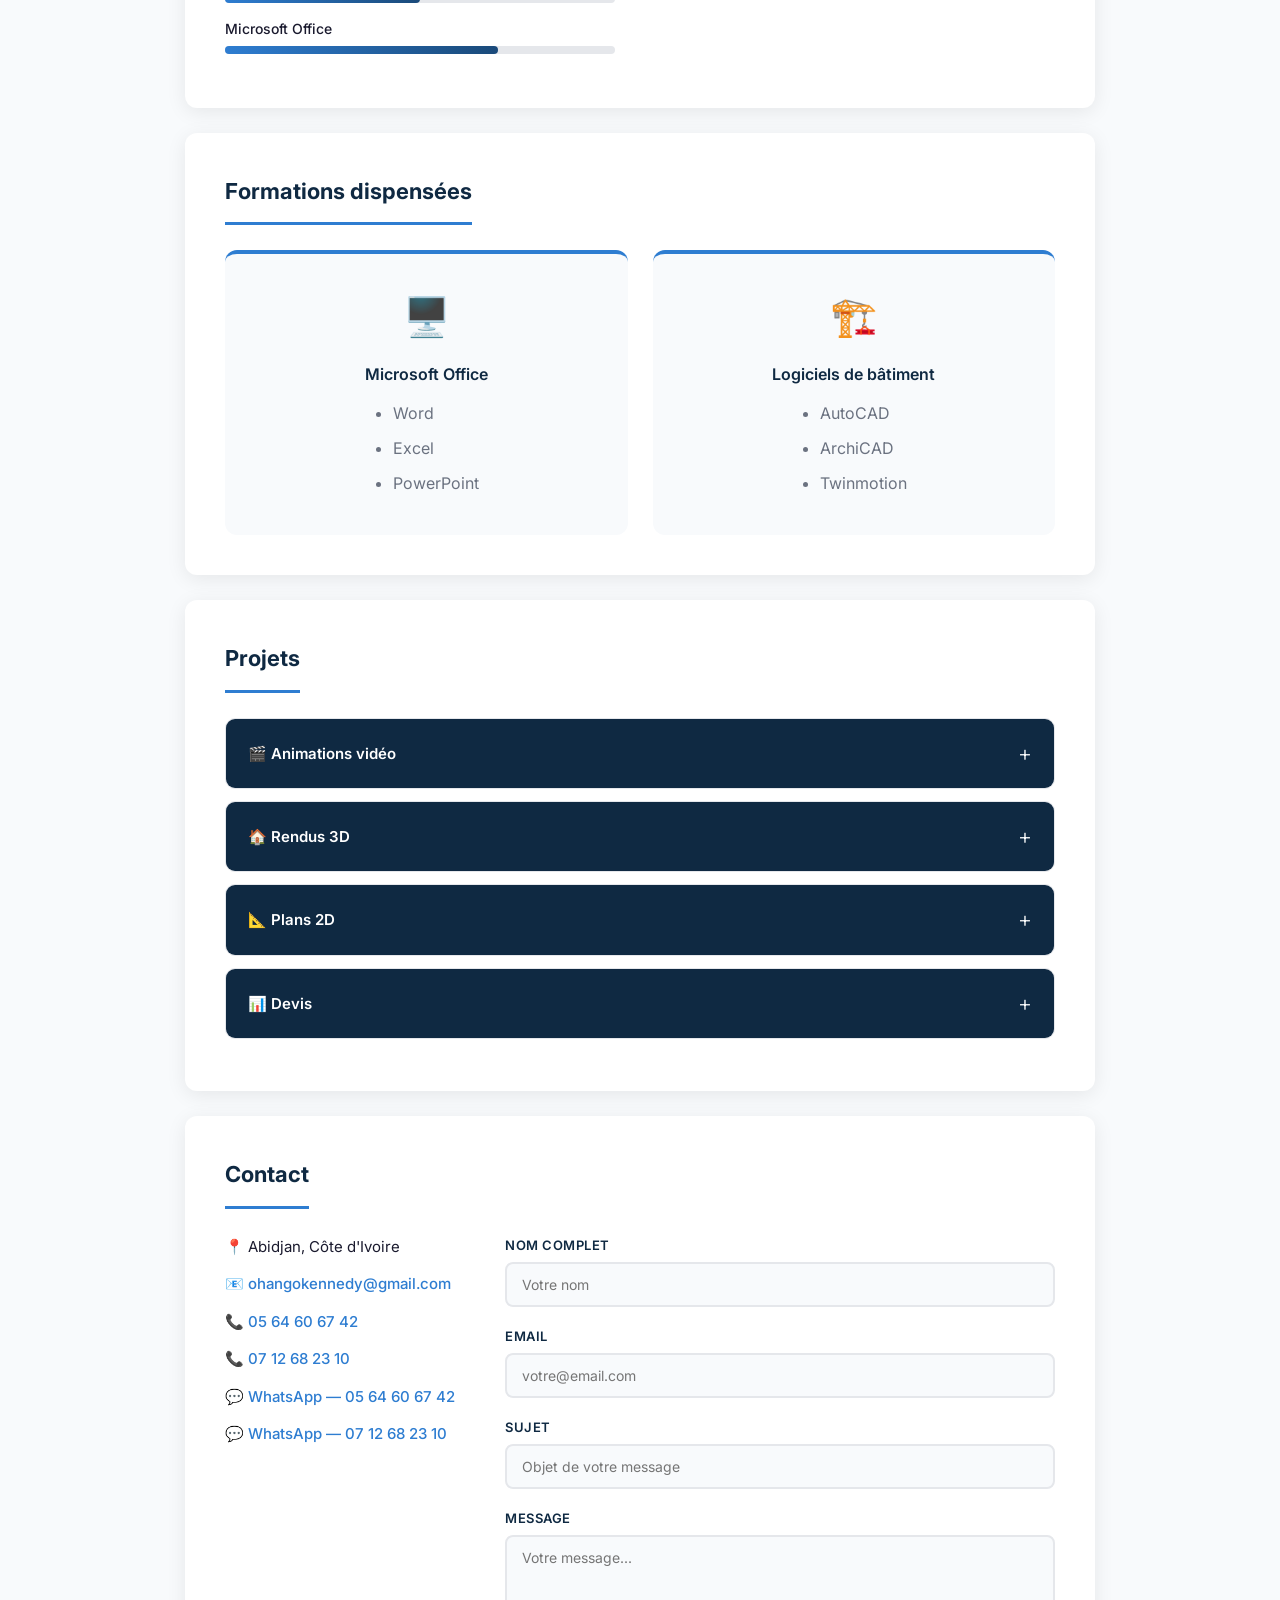
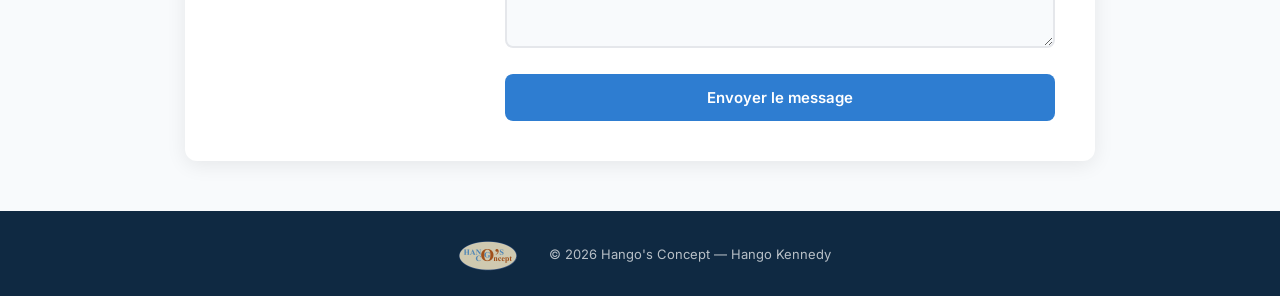
==== commit e57ee459: "Corrections structure HTML, Analytics et renommage Hango's Concept" ====
--- a/index.html
+++ b/index.html
@@ -1,26 +1,27 @@
 <!DOCTYPE html>
 <html lang="fr">
-  <!-- Google Analytics -->
-<script async src="https://www.googletagmanager.com/gtag/js?id=G-R582NB30T5"></script>
-<script>
-  window.dataLayer = window.dataLayer || [];
-  function gtag(){dataLayer.push(arguments);}
-  gtag('js', new Date());
-  gtag('config', 'G-R582NB30T5');
-</script>
   <head>
     <meta charset="UTF-8" />
     <meta name="viewport" content="width=device-width, initial-scale=1.0" />
-    <title>Hango Kennedy — Concepteur & Conducteur de Travaux</title>
+    <!-- TITLE -->
+    <title>Hango's Concept — Dessinateur-Projeteur & Conducteur de Travaux</title>
     <link rel="stylesheet" href="style.css" />
     <link href="https://fonts.googleapis.com/css2?family=Inter:wght@300;400;600;700&display=swap" rel="stylesheet" />
+    <!-- Google Analytics -->
+    <script async src="https://www.googletagmanager.com/gtag/js?id=G-R582NB30T5"></script>
+    <script>
+     window.dataLayer = window.dataLayer || [];
+     function gtag(){dataLayer.push(arguments);}
+     gtag('js', new Date());
+     gtag('config', 'G-R582NB30T5');
+    </script>
   </head>
-  <!-- BOUTON WHATSAPP FLOTTANT -->
-<a href="https://wa.me/2250564606742" target="_blank" class="btn-whatsapp" title="Contactez-moi sur WhatsApp">
-  💬
-</a>
   <body>
 
+    <!-- BOUTON WHATSAPP FLOTTANT -->
+    <a href="https://wa.me/2250564606742" target="_blank" class="btn-whatsapp" title="Contactez-moi sur WhatsApp">
+     💬
+    </a>
     <!-- HEADER -->
     <header>
       <div class="header-gauche">
@@ -28,8 +29,8 @@
       </div>
       <div class="header-centre">
         <img src="photo.jpg" alt="Photo de Hango Kennedy" class="photo-profil" />
-        <p class="header-nom">Hango Kennedy</p>
-        <p class="header-titre">Concepteur & Conducteur de Travaux</p>
+        <p class="header-nom">Hango's Concept</p>
+        <p class="header-titre">Hango Kennedy</p>
       </div>
       <div class="header-droite">
         <nav>
@@ -256,162 +257,179 @@
       </section>
 
       <!-- PROJETS -->
-      <section id="projets">
-        <h2>Projets</h2>
-
-        <div class="categorie">
-          <div class="categorie-header" onclick="toggleCategorie(this)">
-            <span>🎬 Animations vidéo</span>
-            <span class="toggle-icon">+</span>
-          </div>
-          <div class="categorie-contenu">
-            <div class="projets-grid">
-              <div class="carte">
-                <img src="video1.jpg" alt="Villa duplex Assinie" />
-                <div class="carte-contenu">
-                  <span class="tag">Animation vidéo</span>
-                  <h3>Villa duplex à Assinie</h3>
-                  <p>Modélisation et animation 3D d'une villa duplex.</p>
-                  <a href="https://www.youtube.com/embed/_Y7qx12xeio" target="_blank" class="btn-voir">▶ Voir la vidéo</a>
-                </div>
-              </div>
-              <div class="carte">
-                <img src="video2.jpg" alt="Résidence duplex Doropo" />
-                <div class="carte-contenu">
-                  <span class="tag">Animation vidéo</span>
-                  <h3>Résidence duplex à Doropo</h3>
-                  <p>Animation 3D d'une résidence duplex.</p>
-                  <a href="https://www.youtube.com/embed/3iq2oxbuSQg" target="_blank" class="btn-voir">▶ Voir la vidéo</a>
-                </div>
-              </div>
-              <div class="carte">
-                <img src="video3.jpg" alt="Plein air Séguéla" />
-                <div class="carte-contenu">
-                  <span class="tag">Animation vidéo</span>
-                  <h3>Plein air à Séguéla</h3>
-                  <p>Animation 3D d'un espace plein air.</p>
-                  <a href="https://www.youtube.com/embed/-VTdKG5i5l0" target="_blank" class="btn-voir">▶ Voir la vidéo</a>
-                </div>
-              </div>
-              <div class="carte">
-                <img src="video4.jpg" alt="Villa basse F4" />
-                <div class="carte-contenu">
-                  <span class="tag">Animation vidéo</span>
-                  <h3>Villa basse de type F4</h3>
-                  <p>Animation 3D d'une villa basse de type F4.</p>
-                  <a href="https://www.youtube.com/embed/8Hbu-ckBBEo" target="_blank" class="btn-voir">▶ Voir la vidéo</a>
-                </div>
-              </div>
-            </div>
-          </div>
-        </div>
-
-        <div class="categorie">
-          <div class="categorie-header" onclick="toggleCategorie(this)">
-            <span>🏠 Rendus 3D</span>
-            <span class="toggle-icon">+</span>
-          </div>
-          <div class="categorie-contenu">
-            <div class="projets-grid">
-              <div class="carte">
-                <img src="rendu1.jpg" alt="Mosquée AEEMCI Bouna" />
-                <div class="carte-contenu">
-                  <span class="tag">Rendu 3D</span>
-                  <h3>Mosquée AEEMCI Bouna</h3>
-                  <p>Rendu photoréaliste de la mosquée AEEMCI de Bouna.</p>
-                </div>
-              </div>
-              <div class="carte">
-                <img src="rendu2.jpg" alt="Immeuble R+2" />
-                <div class="carte-contenu">
-                  <span class="tag">Rendu 3D</span>
-                  <h3>Immeuble R+2</h3>
-                  <p>Rendu photoréaliste d'un immeuble R+2.</p>
-                </div>
-              </div>
-              <div class="carte">
-                <img src="rendu3.jpg" alt="Villa basse F4" />
-                <div class="carte-contenu">
-                  <span class="tag">Rendu 3D</span>
-                  <h3>Villa basse de type F4</h3>
-                  <p>Rendu photoréaliste d'une villa basse de type F4.</p>
-                </div>
-              </div>
-              <div class="carte">
-                <img src="rendu4.jpg" alt="Résidence duplex" />
-                <div class="carte-contenu">
-                  <span class="tag">Rendu 3D</span>
-                  <h3>Résidence duplex</h3>
-                  <p>Rendu photoréaliste d'une résidence duplex.</p>
-                </div>
-              </div>
-            </div>
-          </div>
-        </div>
-
-        <div class="categorie">
-          <div class="categorie-header" onclick="toggleCategorie(this)">
-            <span>📐 Plans 2D</span>
-            <span class="toggle-icon">+</span>
-          </div>
-          <div class="categorie-contenu">
-            <div class="projets-grid">
-              <div class="carte">
-                <img src="plan1.jpg" alt="Villa basse F2" />
-                <div class="carte-contenu">
-                  <span class="tag">Plan 2D</span>
-                  <h3>Villa basse de type F2</h3>
-                  <p>Plans techniques d'exécution d'une villa basse F2.</p>
-                </div>
-              </div>
-              <div class="carte">
-                <img src="plan2.jpg" alt="Villa duplex" />
-                <div class="carte-contenu">
-                  <span class="tag">Plan 2D</span>
-                  <h3>Villa duplex</h3>
-                  <p>Plans techniques d'exécution d'une villa duplex.</p>
-                </div>
-              </div>
-            </div>
-          </div>
-        </div>
-
-        <div class="categorie">
-          <div class="categorie-header" onclick="toggleCategorie(this)">
-            <span>📊 Devis</span>
-            <span class="toggle-icon">+</span>
-          </div>
-          <div class="categorie-contenu">
-            <div class="projets-grid">
-              <div class="carte">
-                <img src="devis1.jpg" alt="Devis Villa F2" />
-                <div class="carte-contenu">
-                  <span class="tag">Devis</span>
-                  <h3>Villa basse de type F2</h3>
-                  <p>Estimation détaillée des coûts de construction.</p>
-                </div>
-              </div>
-              <div class="carte">
-                <img src="devis2.jpg" alt="Devis Immeuble R+1" />
-                <div class="carte-contenu">
-                  <span class="tag">Devis</span>
-                  <h3>Immeuble R+1</h3>
-                  <p>Estimation détaillée des coûts de construction.</p>
-                </div>
-              </div>
-              <div class="carte">
-                <img src="devis3.jpg" alt="Devis Clôture parc" />
-                <div class="carte-contenu">
-                  <span class="tag">Devis</span>
-                  <h3>Clôture parc à bétail</h3>
-                  <p>Estimation détaillée des coûts de clôture.</p>
-                </div>
-              </div>
-            </div>
-          </div>
-        </div>
-
-      </section>
+<section id="projets">
+  <h2>Projets</h2>
+
+  <div class="categorie">
+    <div class="categorie-header" onclick="toggleCategorie(this)">
+      <span>🎬 Animations vidéo</span>
+      <span class="toggle-icon">+</span>
+    </div>
+    <div class="categorie-contenu">
+      <div class="projets-grid">
+
+        <div class="carte">
+          <img src="video1.jpg" alt="Villa duplex Assinie" />
+          <div class="carte-contenu">
+            <span class="tag">Animation vidéo</span>
+            <h3>Villa duplex à Assinie</h3>
+            <p>Villa duplex épurée aux touches bois africaines, avec des espaces de vie généreux pensés pour le confort et l'identité culturelle du client.</p>
+            <a href="https://www.youtube.com/embed/_Y7qx12xeio" target="_blank" class="btn-voir">▶ Voir la vidéo</a>
+          </div>
+        </div>
+
+        <div class="carte">
+          <img src="video2.jpg" alt="Résidence duplex Doropo" />
+          <div class="carte-contenu">
+            <span class="tag">Animation vidéo</span>
+            <h3>Résidence duplex à Doropo</h3>
+            <p>Résidence duplex impactante avec parking, piscine et préau — une réalisation complète alliant esthétique moderne et fonctionnalité.</p>
+            <a href="https://www.youtube.com/embed/3iq2oxbuSQg" target="_blank" class="btn-voir">▶ Voir la vidéo</a>
+          </div>
+        </div>
+
+        <div class="carte">
+          <img src="video3.jpg" alt="Plein air Séguéla" />
+          <div class="carte-contenu">
+            <span class="tag">Animation vidéo</span>
+            <h3>Espace plein air à Séguéla</h3>
+            <p>Reconversion d'un espace existant en lieu de détente multifonctionnel — restauration, boissons et projection vidéo sur mur existant pour une organisation locale.</p>
+            <a href="https://www.youtube.com/embed/-VTdKG5i5l0" target="_blank" class="btn-voir">▶ Voir la vidéo</a>
+          </div>
+        </div>
+
+        <div class="carte">
+          <img src="video4.jpg" alt="Villa basse F4" />
+          <div class="carte-contenu">
+            <span class="tag">Animation vidéo</span>
+            <h3>Villa basse de type F4</h3>
+            <p>Villa F4 spacieuse et élégante conçue pour un particulier souhaitant de nombreuses chambres lumineuses dans un cadre de vie agréable et moderne.</p>
+            <a href="https://www.youtube.com/embed/8Hbu-ckBBEo" target="_blank" class="btn-voir">▶ Voir la vidéo</a>
+          </div>
+        </div>
+
+      </div>
+    </div>
+  </div>
+
+  <div class="categorie">
+    <div class="categorie-header" onclick="toggleCategorie(this)">
+      <span>🏠 Rendus 3D</span>
+      <span class="toggle-icon">+</span>
+    </div>
+    <div class="categorie-contenu">
+      <div class="projets-grid">
+
+        <div class="carte">
+          <img src="rendu1.jpg" alt="Mosquée AEEMCI Bouna" />
+          <div class="carte-contenu">
+            <span class="tag">Rendu 3D</span>
+            <h3>Mosquée AEEMCI Bouna</h3>
+            <p>Démonstration gratuite réalisée pour soutenir une communauté religieuse à budget limité souhaitant visualiser leur projet d'enceinte avant construction.</p>
+          </div>
+        </div>
+
+        <div class="carte">
+          <img src="rendu2.jpg" alt="Immeuble R+2" />
+          <div class="carte-contenu">
+            <span class="tag">Rendu 3D</span>
+            <h3>Immeuble R+2</h3>
+            <p>Immeuble locatif optimisant chaque m² du terrain disponible — des pièces fonctionnelles et bien proportionnées pour maximiser la rentabilité du client.</p>
+          </div>
+        </div>
+
+        <div class="carte">
+          <img src="rendu3.jpg" alt="Villa basse F4" />
+          <div class="carte-contenu">
+            <span class="tag">Rendu 3D</span>
+            <h3>Villa basse de type F4</h3>
+            <p>Villa F4 au design moderne et impactant — une réalisation pensée pour allier élégance architecturale et confort de vie pour un client exigeant.</p>
+          </div>
+        </div>
+
+        <div class="carte">
+          <img src="rendu4.jpg" alt="Résidence duplex" />
+          <div class="carte-contenu">
+            <span class="tag">Rendu 3D</span>
+            <h3>Résidence duplex</h3>
+            <p>Résidence duplex avec parking, piscine et préau — rendu photoréaliste complémentaire à l'animation vidéo pour une présentation complète au client.</p>
+          </div>
+        </div>
+
+      </div>
+    </div>
+  </div>
+
+  <div class="categorie">
+    <div class="categorie-header" onclick="toggleCategorie(this)">
+      <span>📐 Plans 2D</span>
+      <span class="toggle-icon">+</span>
+    </div>
+    <div class="categorie-contenu">
+      <div class="projets-grid">
+
+        <div class="carte">
+          <img src="plan1.jpg" alt="Villa basse F2" />
+          <div class="carte-contenu">
+            <span class="tag">Plan 2D</span>
+            <h3>Villa basse de type F2</h3>
+            <p>Plans techniques d'exécution complets — fondations, élévations, coupes et détails constructifs pour une villa basse F2.</p>
+          </div>
+        </div>
+
+        <div class="carte">
+          <img src="plan2.jpg" alt="Villa duplex" />
+          <div class="carte-contenu">
+            <span class="tag">Plan 2D</span>
+            <h3>Villa duplex</h3>
+            <p>Plans techniques d'exécution d'une villa duplex — organisation spatiale optimisée et respect des normes de construction locales.</p>
+          </div>
+        </div>
+
+      </div>
+    </div>
+  </div>
+
+  <div class="categorie">
+    <div class="categorie-header" onclick="toggleCategorie(this)">
+      <span>📊 Devis</span>
+      <span class="toggle-icon">+</span>
+    </div>
+    <div class="categorie-contenu">
+      <div class="projets-grid">
+
+        <div class="carte">
+          <img src="devis1.jpg" alt="Devis Villa F2" />
+          <div class="carte-contenu">
+            <span class="tag">Devis</span>
+            <h3>Villa basse de type F2</h3>
+            <p>Estimation détaillée par poste — gros œuvre, second œuvre et finitions pour permettre au client de planifier son budget avec précision.</p>
+          </div>
+        </div>
+
+        <div class="carte">
+          <img src="devis2.jpg" alt="Devis Immeuble R+1" />
+          <div class="carte-contenu">
+            <span class="tag">Devis</span>
+            <h3>Immeuble R+1</h3>
+            <p>Quantitatif complet pour un immeuble R+1 à but locatif — métrés précis et chiffrage détaillé pour optimiser l'investissement du promoteur.</p>
+          </div>
+        </div>
+
+        <div class="carte">
+          <img src="devis3.jpg" alt="Devis Clôture parc" />
+          <div class="carte-contenu">
+            <span class="tag">Devis</span>
+            <h3>Clôture parc à bétail</h3>
+            <p>Estimation technique d'une clôture de parc à bétail — matériaux, quantités et coûts adaptés aux contraintes rurales et au budget disponible.</p>
+          </div>
+        </div>
+
+      </div>
+    </div>
+  </div>
+
+</section>
 
       <!-- CONTACT -->
       <section id="contact">
@@ -461,8 +479,8 @@
     </main>
 
     <footer>
-      <img src="logo.png" alt="Logo Hango Kennedy" class="logo-footer" />
-      <p>© 2026 Hango Kennedy</p>
+     <img src="logo.png" alt="Logo Hango's Concept" class="logo-footer" />
+     <p>© 2026 Hango's Concept — Hango Kennedy</p>
     </footer>
 
     <script src="script.js"></script>
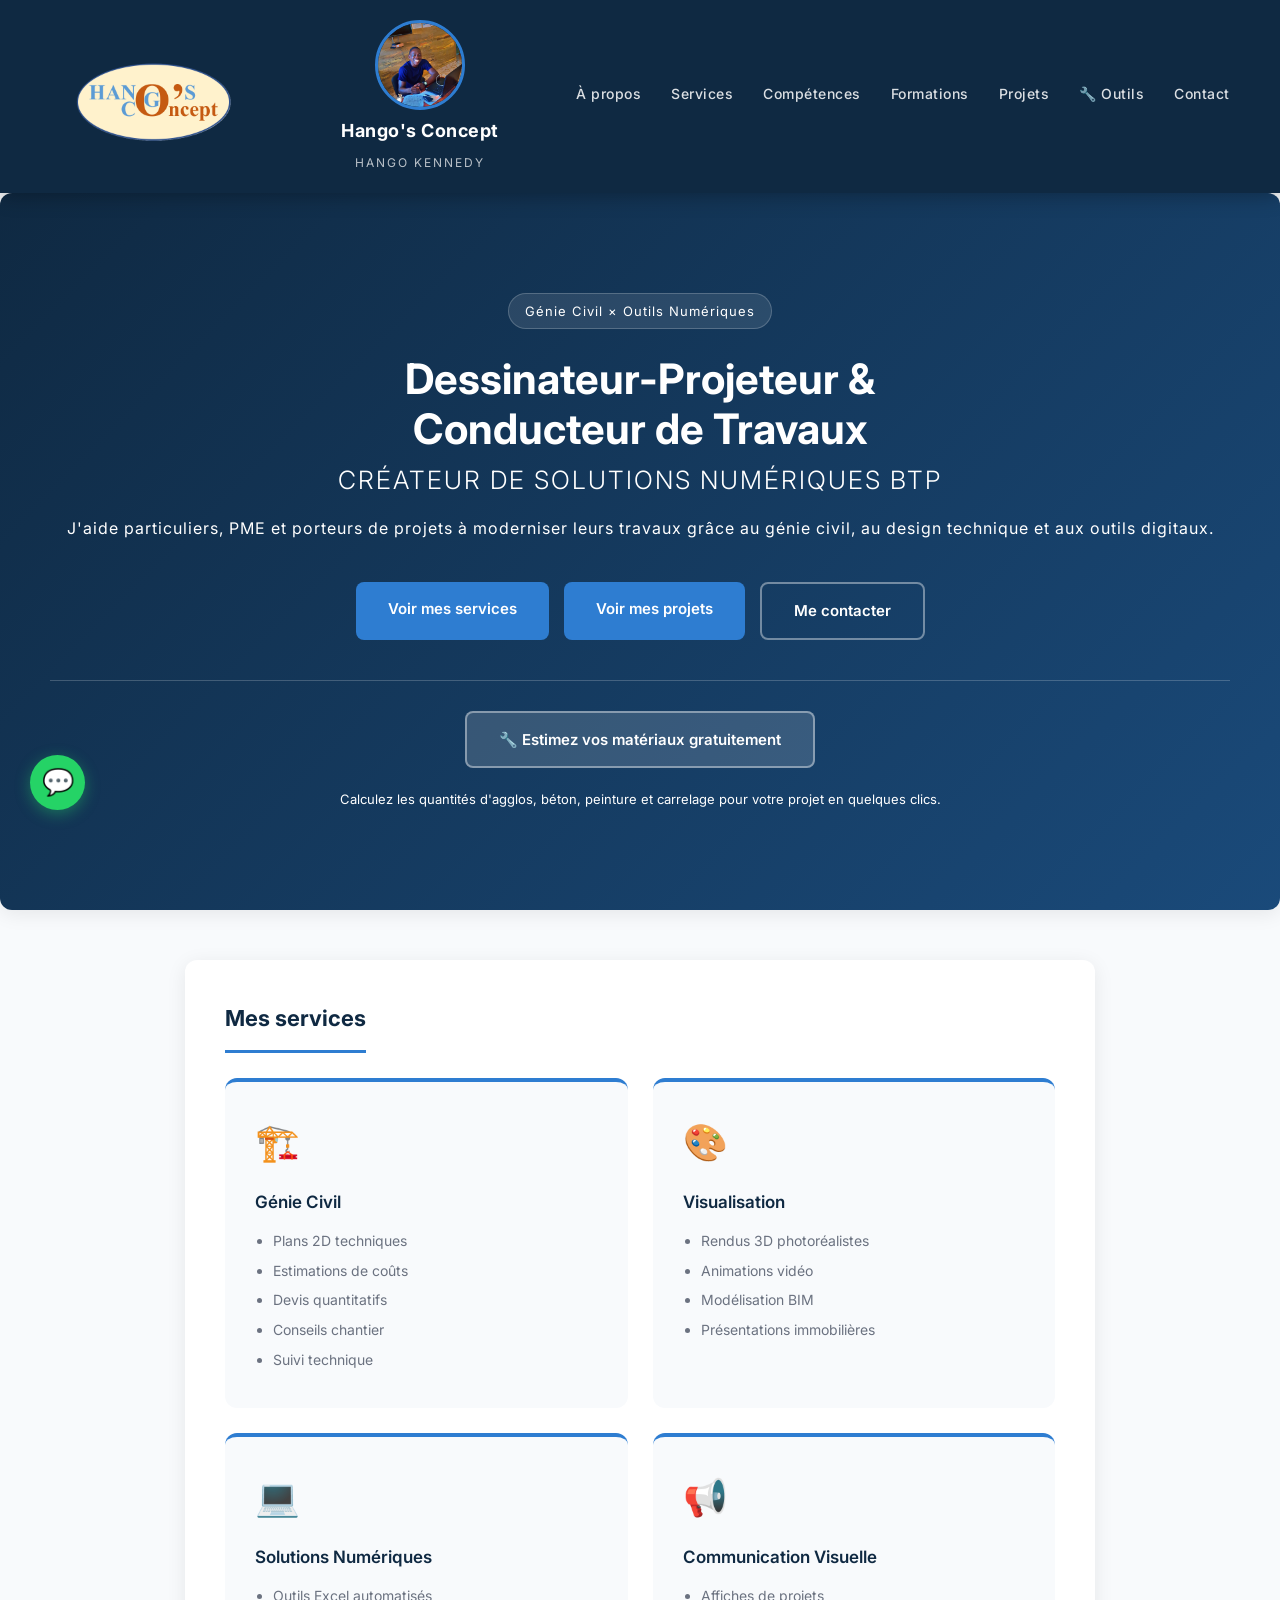
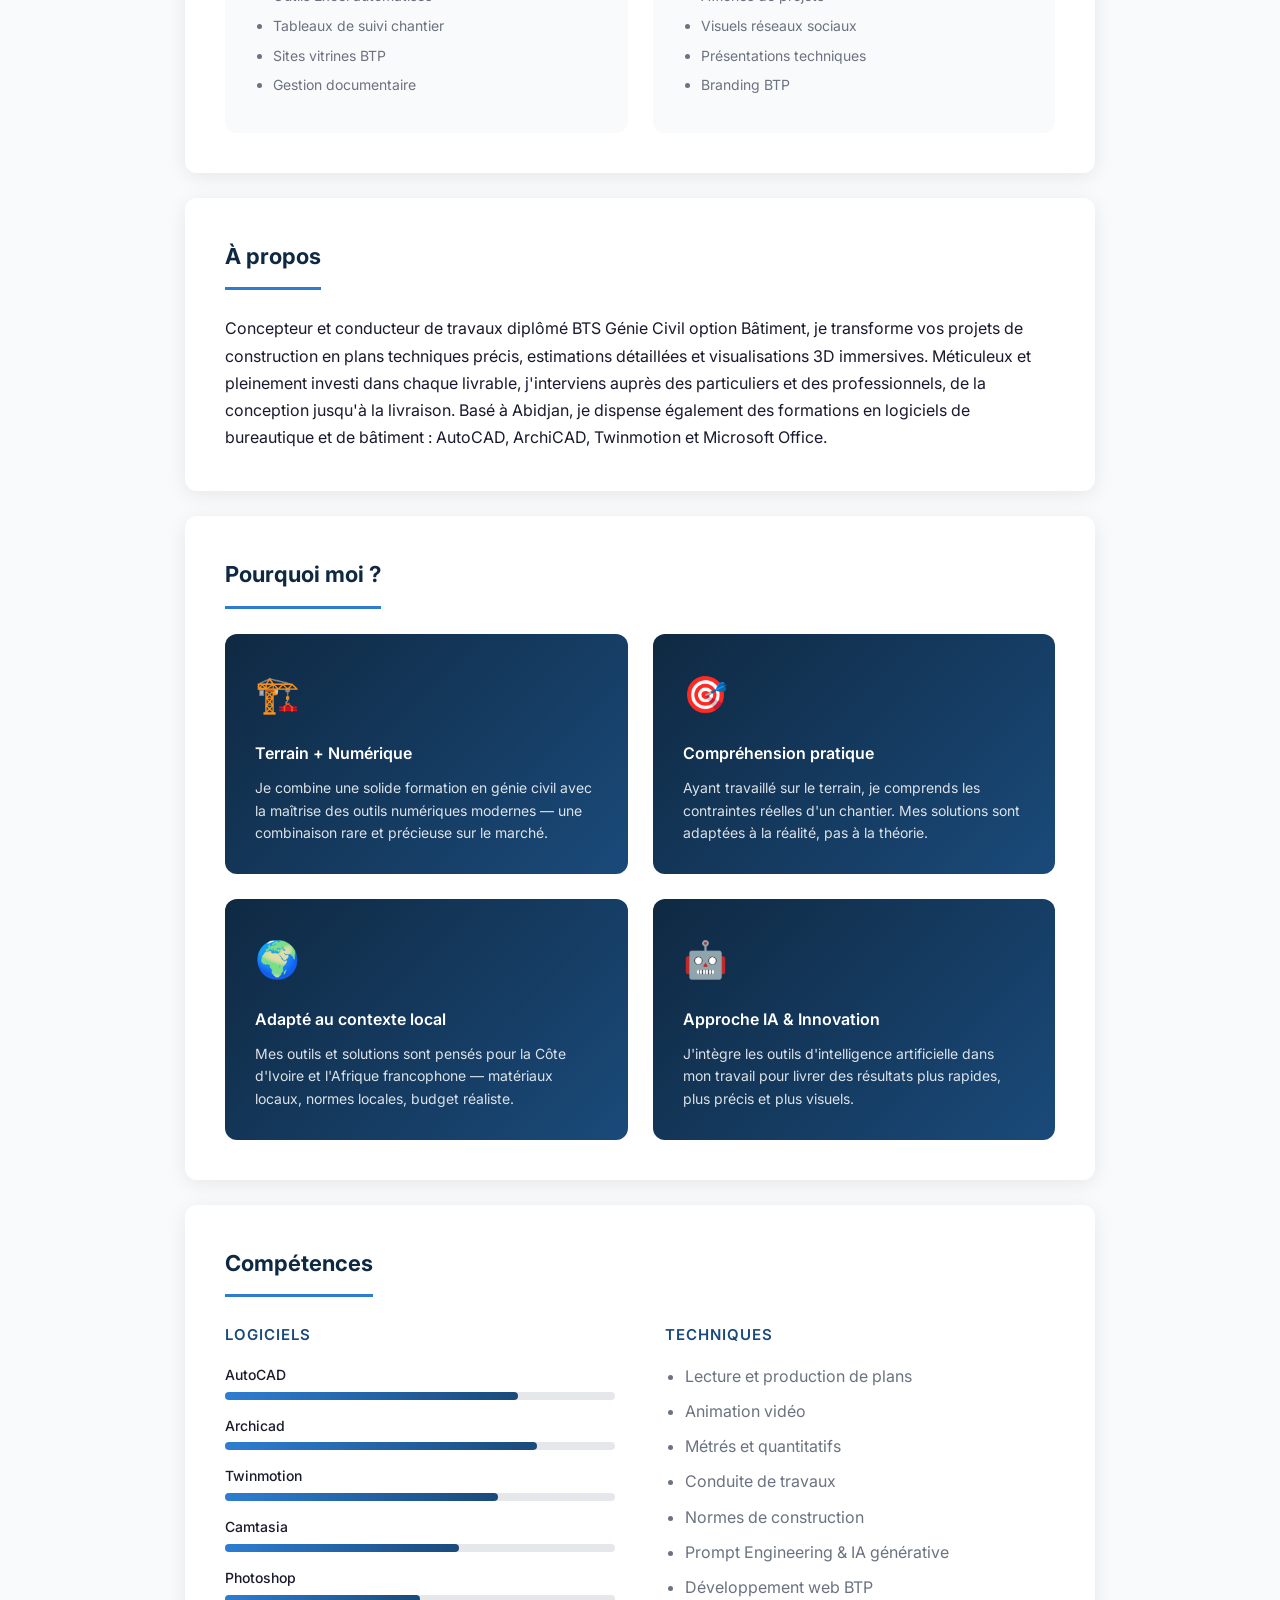
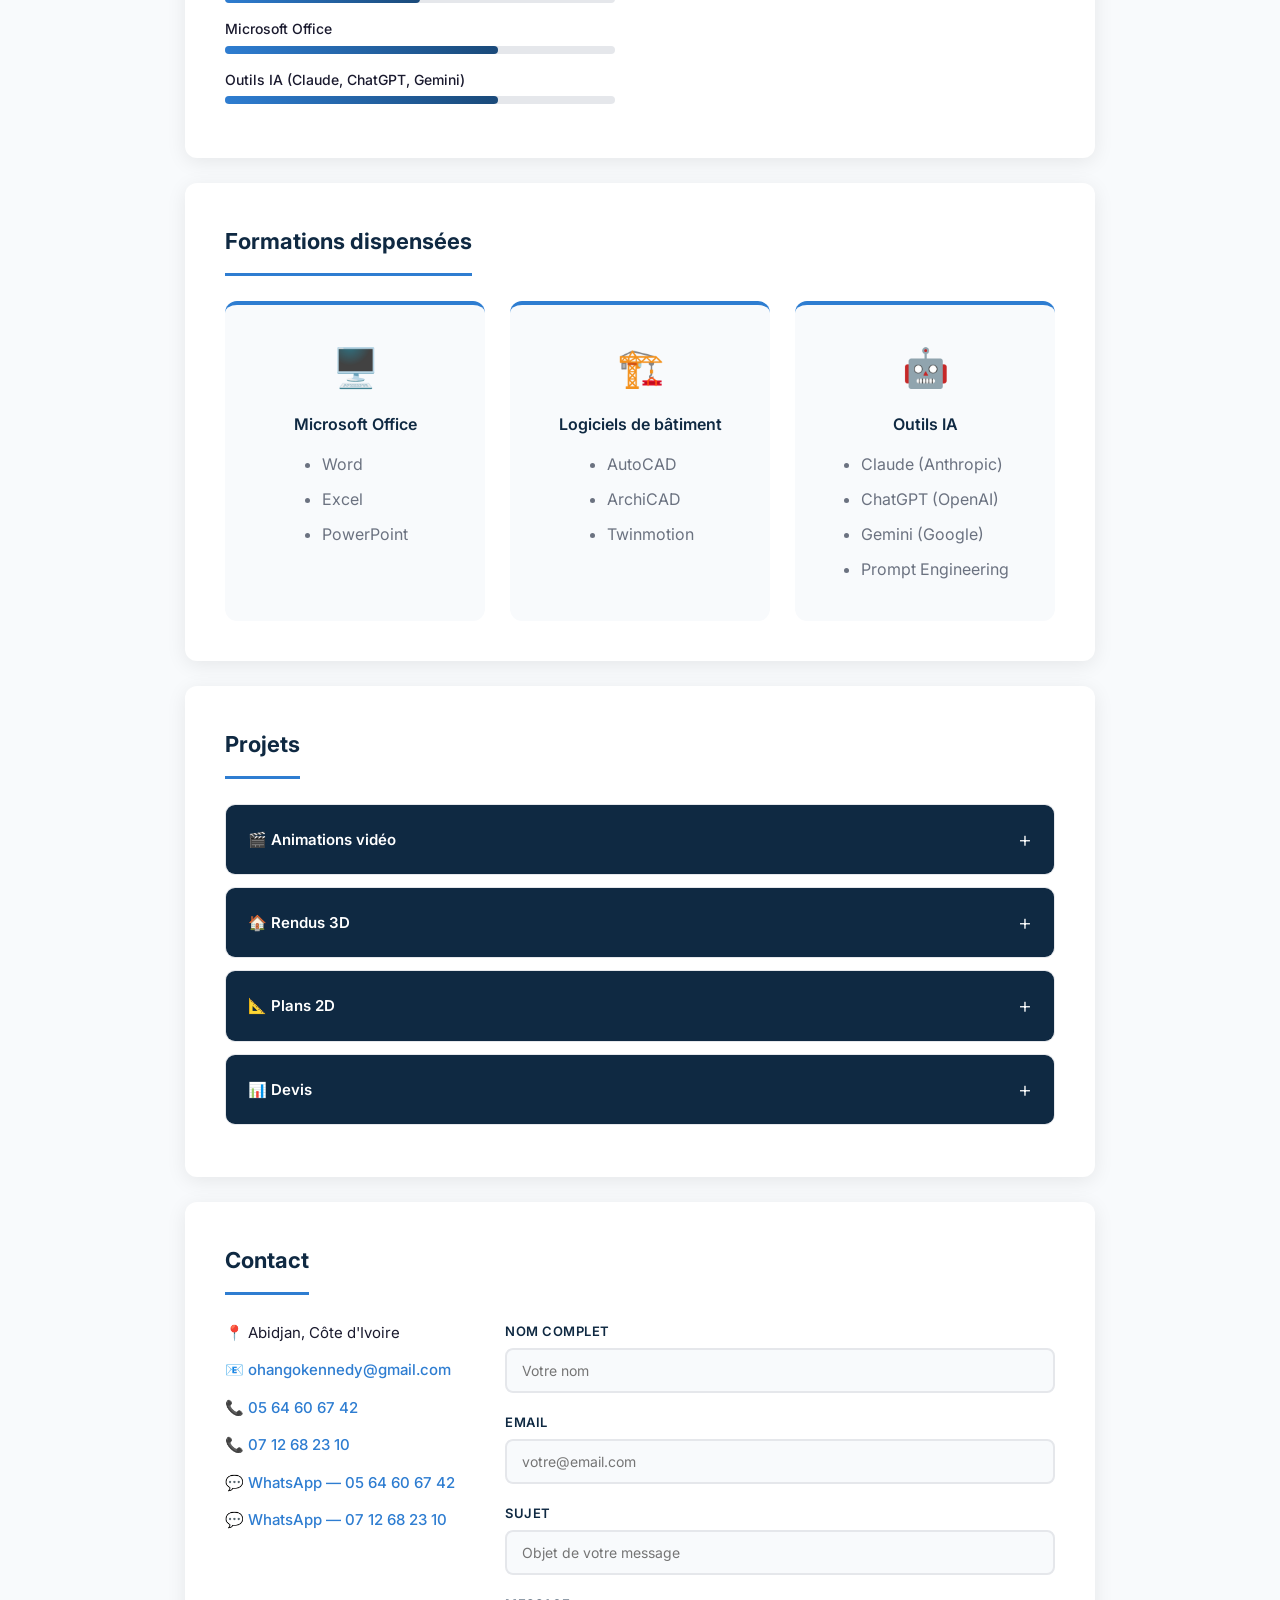
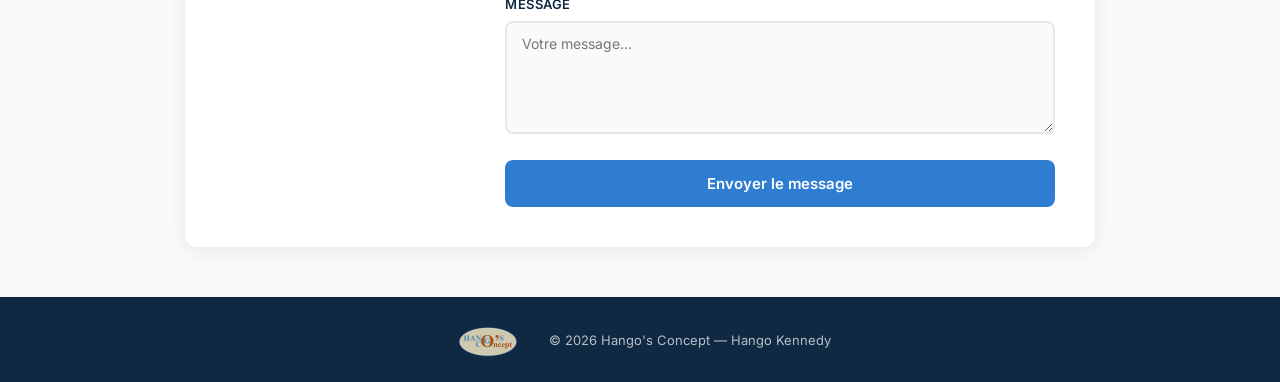
==== commit f926eccd: "Ajout IA compétences, formations et responsive formations" ====
--- a/index.html
+++ b/index.html
@@ -170,91 +170,110 @@
 </section>
 
       <!-- COMPÉTENCES -->
-      <section id="competences">
-        <h2>Compétences</h2>
-        <div class="competences-grid">
-
-          <div>
-            <h3>Logiciels</h3>
-            <div class="competence-item">
-              <span>AutoCAD</span>
-              <div class="barre-fond">
-                <div class="barre-niveau" style="width: 75%"></div>
-              </div>
-            </div>
-            <div class="competence-item">
-              <span>Archicad</span>
-              <div class="barre-fond">
-                <div class="barre-niveau" style="width: 80%"></div>
-              </div>
-            </div>
-            <div class="competence-item">
-              <span>Twinmotion</span>
-              <div class="barre-fond">
-                <div class="barre-niveau" style="width: 70%"></div>
-              </div>
-            </div>
-            <div class="competence-item">
-              <span>Camtasia</span>
-              <div class="barre-fond">
-                <div class="barre-niveau" style="width: 60%"></div>
-              </div>
-            </div>
-            <div class="competence-item">
-              <span>Photoshop</span>
-              <div class="barre-fond">
-                <div class="barre-niveau" style="width: 50%"></div>
-              </div>
-            </div>
-            <div class="competence-item">
-              <span>Microsoft Office</span>
-              <div class="barre-fond">
-                <div class="barre-niveau" style="width: 70%"></div>
-              </div>
-            </div>
-          </div>
-
-          <div>
-            <h3>Techniques</h3>
-            <ul>
-              <li>Lecture et production de plans</li>
-              <li>Animation vidéo</li>
-              <li>Métrés et quantitatifs</li>
-              <li>Conduite de travaux</li>
-              <li>Normes de construction</li>
-            </ul>
-          </div>
-
-        </div>
-      </section>
+<section id="competences">
+  <h2>Compétences</h2>
+  <div class="competences-grid">
+
+    <div>
+      <h3>Logiciels</h3>
+      <div class="competence-item">
+        <span>AutoCAD</span>
+        <div class="barre-fond">
+          <div class="barre-niveau" style="width: 75%"></div>
+        </div>
+      </div>
+      <div class="competence-item">
+        <span>Archicad</span>
+        <div class="barre-fond">
+          <div class="barre-niveau" style="width: 80%"></div>
+        </div>
+      </div>
+      <div class="competence-item">
+        <span>Twinmotion</span>
+        <div class="barre-fond">
+          <div class="barre-niveau" style="width: 70%"></div>
+        </div>
+      </div>
+      <div class="competence-item">
+        <span>Camtasia</span>
+        <div class="barre-fond">
+          <div class="barre-niveau" style="width: 60%"></div>
+        </div>
+      </div>
+      <div class="competence-item">
+        <span>Photoshop</span>
+        <div class="barre-fond">
+          <div class="barre-niveau" style="width: 50%"></div>
+        </div>
+      </div>
+      <div class="competence-item">
+        <span>Microsoft Office</span>
+        <div class="barre-fond">
+          <div class="barre-niveau" style="width: 70%"></div>
+        </div>
+      </div>
+      <div class="competence-item">
+        <span>Outils IA (Claude, ChatGPT, Gemini)</span>
+        <div class="barre-fond">
+          <div class="barre-niveau" style="width: 70%"></div>
+        </div>
+      </div>
+    </div>
+
+    <div>
+      <h3>Techniques</h3>
+      <ul>
+        <li>Lecture et production de plans</li>
+        <li>Animation vidéo</li>
+        <li>Métrés et quantitatifs</li>
+        <li>Conduite de travaux</li>
+        <li>Normes de construction</li>
+        <li>Prompt Engineering & IA générative</li>
+        <li>Développement web BTP</li>
+      </ul>
+    </div>
+
+  </div>
+</section>
 
       <!-- FORMATIONS -->
-      <section id="formations">
-        <h2>Formations dispensées</h2>
-        <div class="formations-grid">
-
-          <div class="formation-carte">
-            <div class="formation-icone">🖥️</div>
-            <h3>Microsoft Office</h3>
-            <ul>
-              <li>Word</li>
-              <li>Excel</li>
-              <li>PowerPoint</li>
-            </ul>
-          </div>
-
-          <div class="formation-carte">
-            <div class="formation-icone">🏗️</div>
-            <h3>Logiciels de bâtiment</h3>
-            <ul>
-              <li>AutoCAD</li>
-              <li>ArchiCAD</li>
-              <li>Twinmotion</li>
-            </ul>
-          </div>
-
-        </div>
-      </section>
+<section id="formations">
+  <h2>Formations dispensées</h2>
+  <div class="formations-grid">
+
+    <div class="formation-carte">
+      <div class="formation-icone">🖥️</div>
+      <h3>Microsoft Office</h3>
+      <ul>
+        <li>Word</li>
+        <li>Excel</li>
+        <li>PowerPoint</li>
+      </ul>
+    </div>
+
+    <div class="formation-carte">
+      <div class="formation-icone">🏗️</div>
+      <h3>Logiciels de bâtiment</h3>
+      <ul>
+        <li>AutoCAD</li>
+        <li>ArchiCAD</li>
+        <li>Twinmotion</li>
+      </ul>
+    </div>
+
+    <div class="formation-carte">
+      <div class="formation-icone">🤖</div>
+      <h3>Outils IA</h3>
+      <ul>
+        <li>Claude (Anthropic)</li>
+        <li>ChatGPT (OpenAI)</li>
+        <li>Gemini (Google)</li>
+        <li>Prompt Engineering</li>
+      </ul>
+    </div>
+
+  </div>
+</section>
 
       <!-- PROJETS -->
 <section id="projets">
--- a/style.css
+++ b/style.css
@@ -260,7 +260,8 @@
 
 /* ======= FORMATIONS ======= */
 .formations-grid {
-  display: flex;
+  display: grid;
+  grid-template-columns: 1fr 1fr 1fr;
   gap: 25px;
 }
 
@@ -497,7 +498,7 @@
   }
 
   .formations-grid {
-    flex-direction: column;
+    grid-template-columns: 1fr;
   }
 
   .projets-grid {
